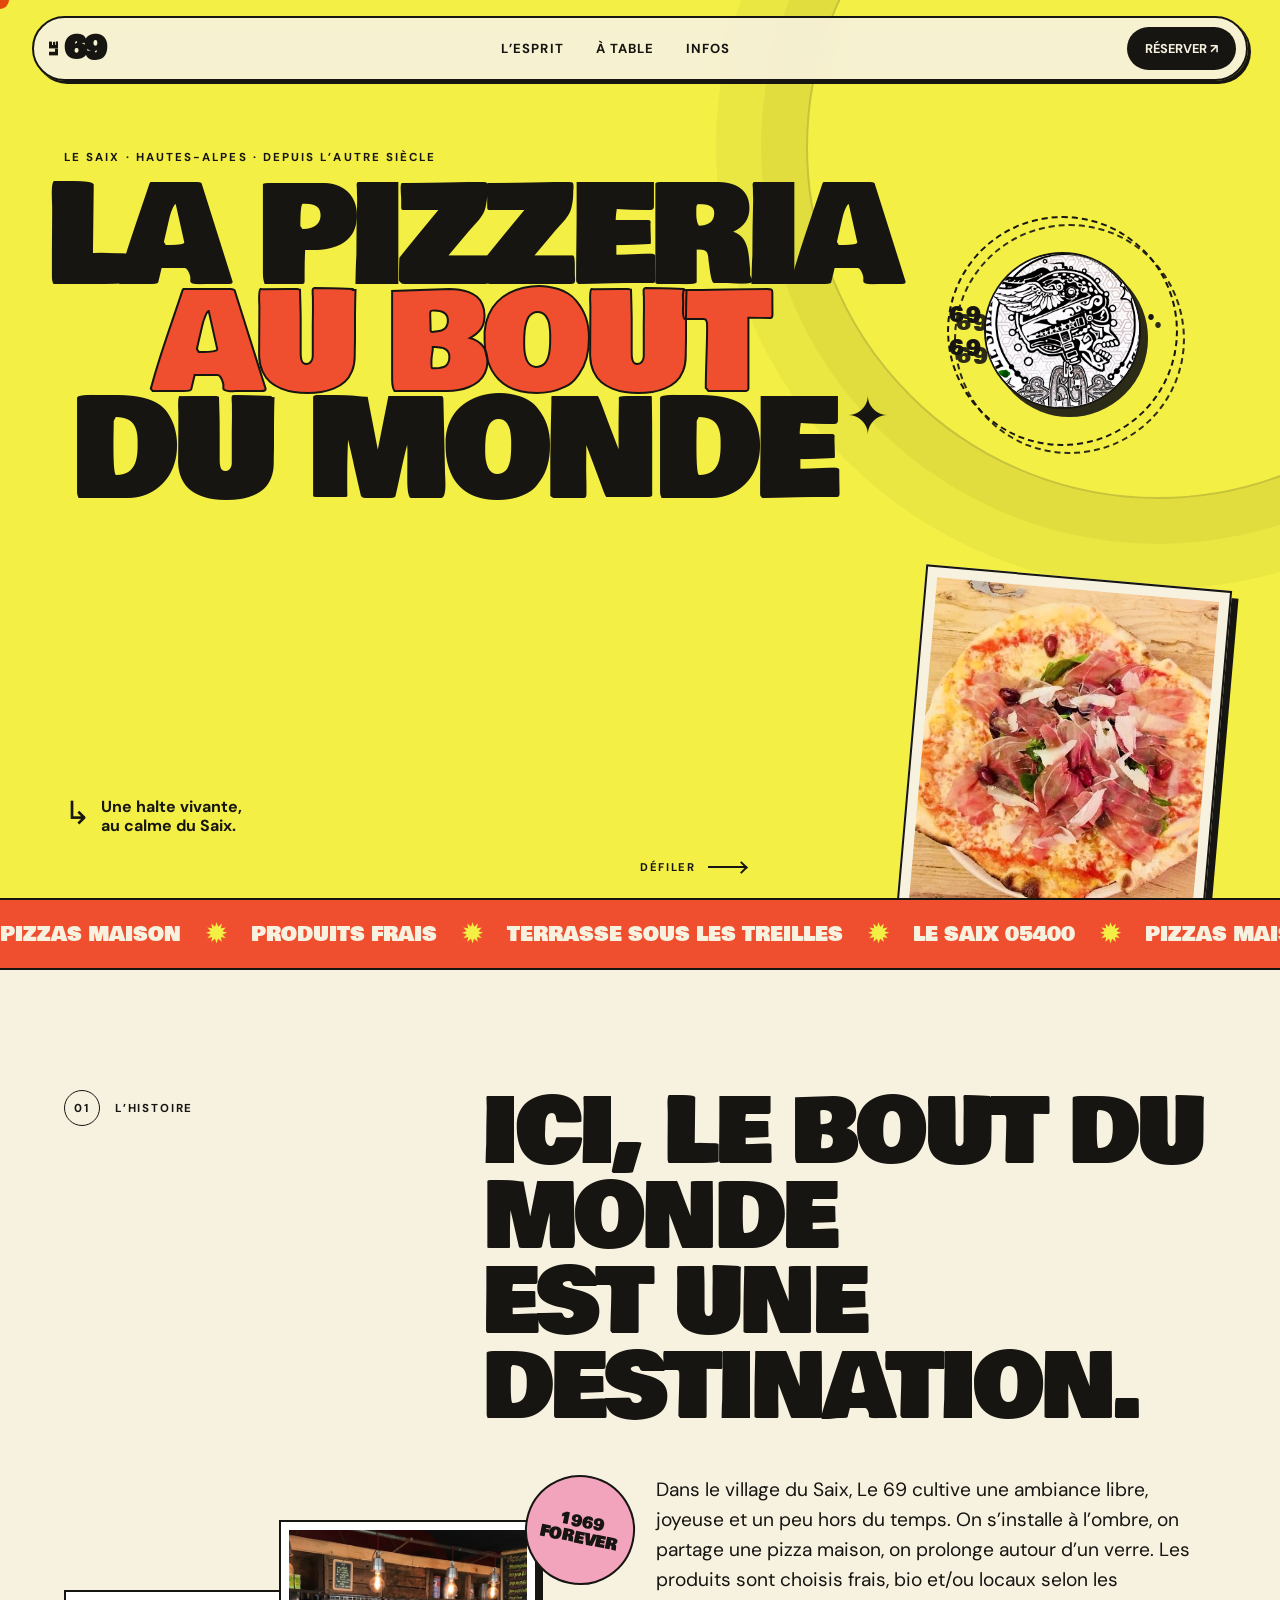
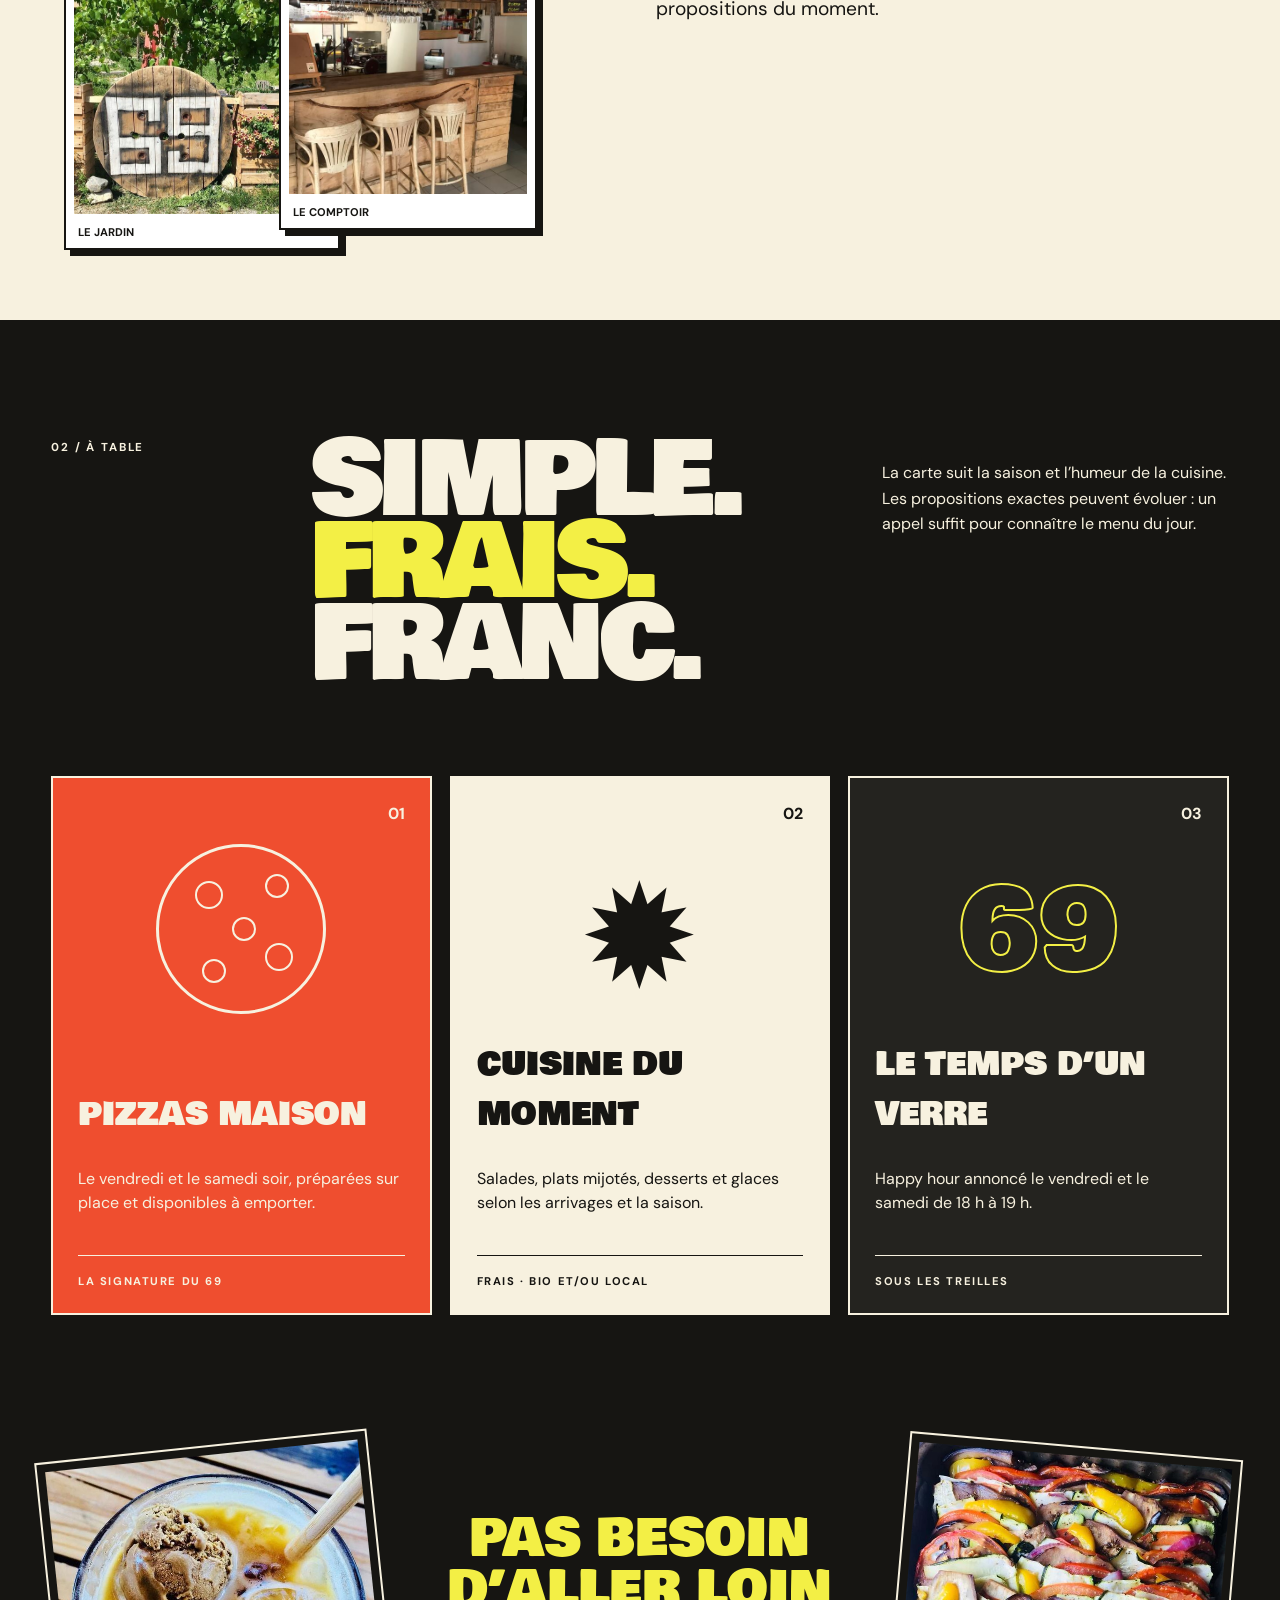
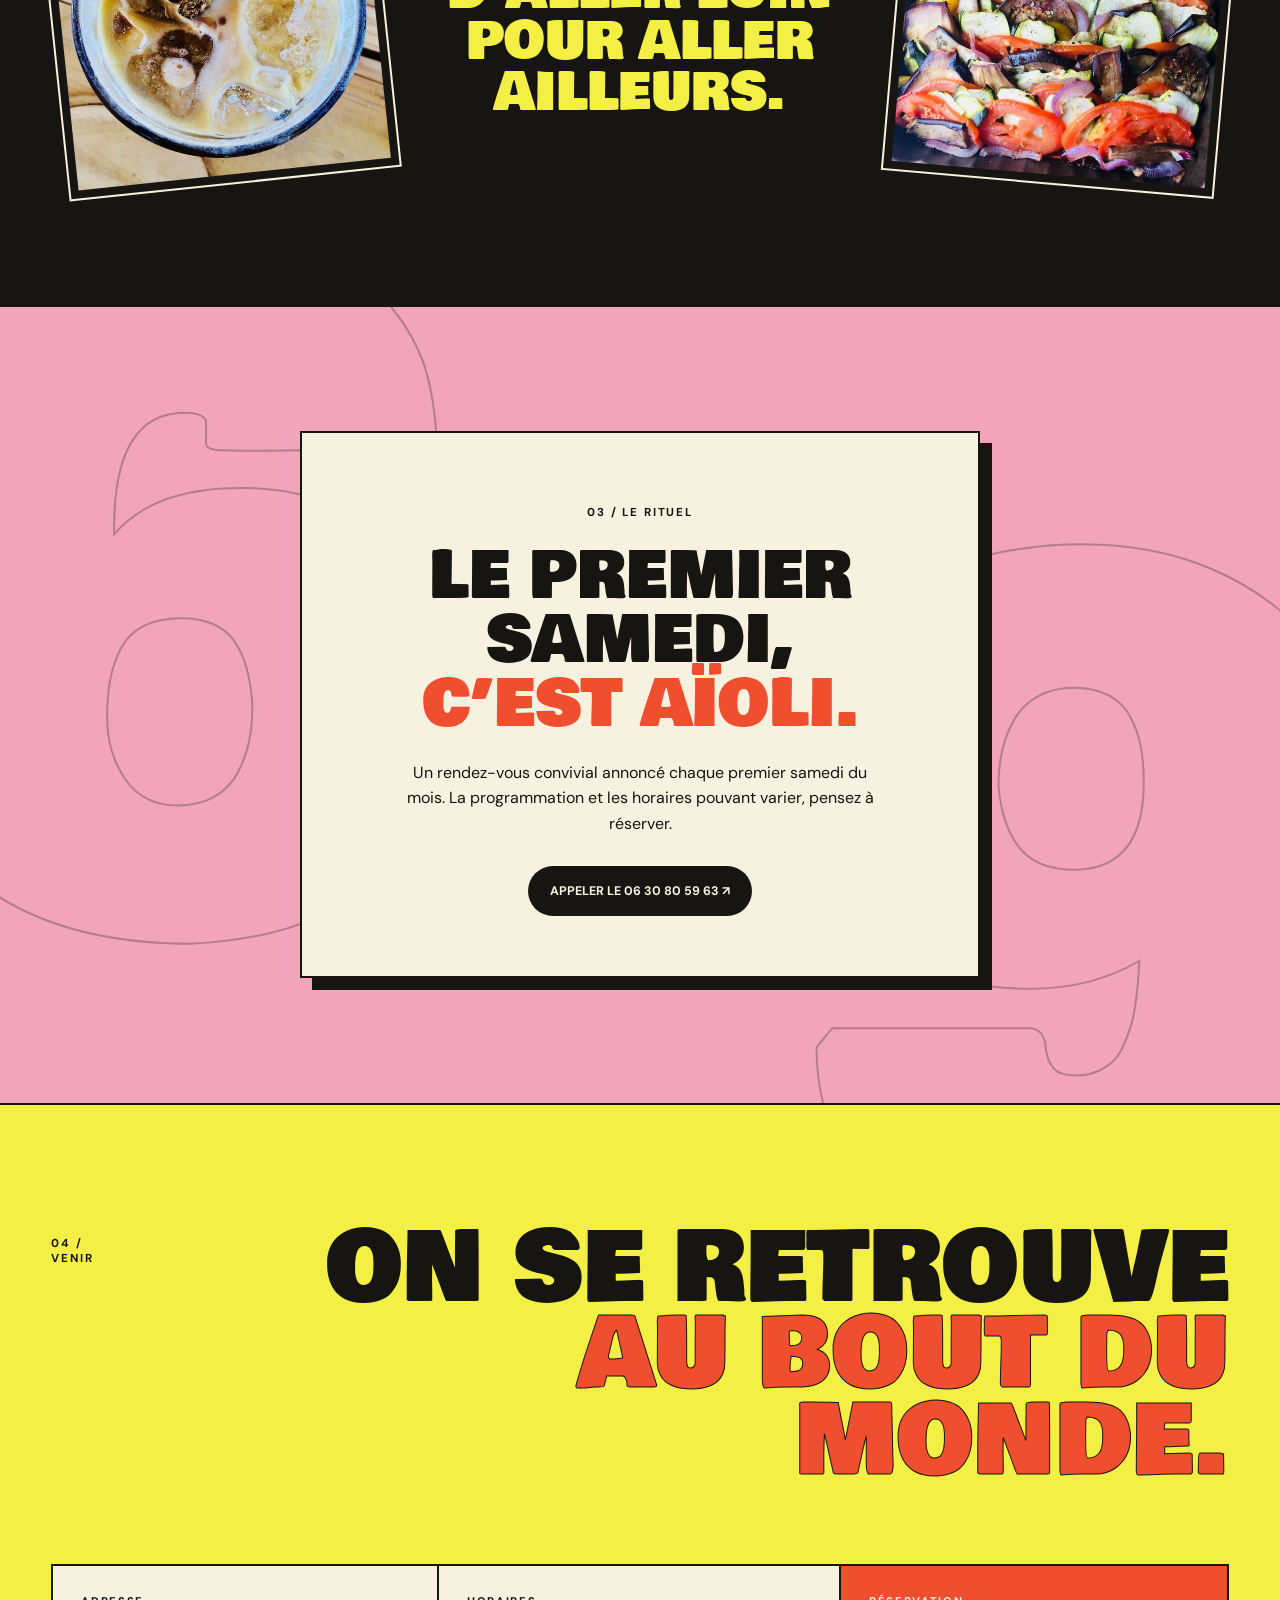
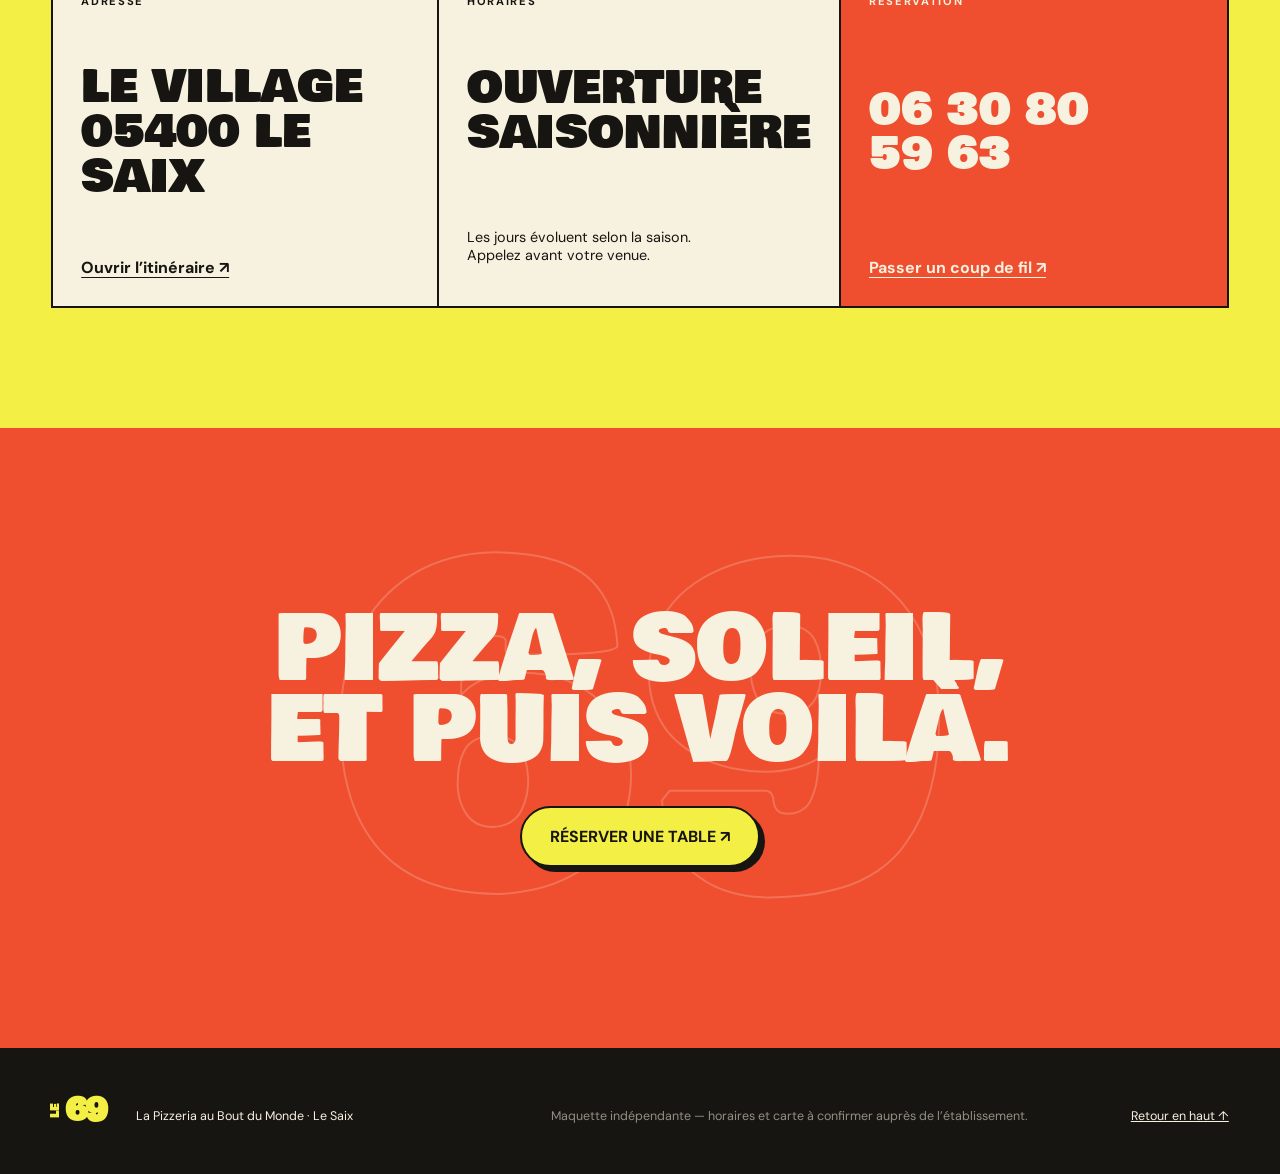
==== index.html @ 8933bcc9 "feat: create premium identity website" ====
<!doctype html>
<html lang="fr">
<head>
  <meta charset="utf-8">
  <meta name="viewport" content="width=device-width, initial-scale=1">
  <meta name="description" content="Le 69, pizzeria au bout du monde au Saix : pizzas maison, produits frais, terrasse et esprit guinguette dans les Hautes-Alpes.">
  <meta name="theme-color" content="#f3ef45">
  <title>Le 69 — La Pizzeria au Bout du Monde</title>
  <link rel="preconnect" href="https://fonts.googleapis.com">
  <link rel="preconnect" href="https://fonts.gstatic.com" crossorigin>
  <link href="https://fonts.googleapis.com/css2?family=Bowlby+One+SC&family=DM+Sans:opsz,wght@9..40,400;9..40,500;9..40,700&display=swap" rel="stylesheet">
  <link rel="icon" href="favicon.svg" type="image/svg+xml">
  <link rel="stylesheet" href="styles.css">
</head>
<body>
  <div class="loader" aria-hidden="true"><span>69</span><i></i></div>
  <div class="cursor" aria-hidden="true"></div>

  <header class="nav-wrap">
    <a class="brand" href="#top" aria-label="Le 69, retour en haut">
      <span>LE</span><strong>69</strong>
    </a>
    <nav aria-label="Navigation principale">
      <a href="#histoire">L’esprit</a>
      <a href="#carte">À table</a>
      <a href="#infos">Infos</a>
    </nav>
    <a class="nav-cta magnetic" href="tel:+33630805963">Réserver <span>↗</span></a>
  </header>

  <main id="top">
    <section class="hero">
      <div class="sun" aria-hidden="true"></div>
      <p class="eyebrow reveal">Le Saix · Hautes-Alpes · Depuis l’autre siècle</p>
      <h1 aria-label="La pizzeria au bout du monde">
        <span class="line line-one">LA PIZZERIA</span>
        <span class="line line-two">AU BOUT</span>
        <span class="line line-three">DU MONDE<span class="asterisk">✦</span></span>
      </h1>

      <div class="hero-orbit" data-parallax="-18">
        <div class="orbit-copy">PIZZA · BISTROT · LOCAL · PIZZA · BISTROT · LOCAL ·</div>
        <div class="logo-disc">
          <img src="assets/le69-03.jpg" alt="Emblème illustré du 69, Pizzeria au Bout du Monde">
        </div>
      </div>

      <figure class="hero-photo tilt" data-parallax="13">
        <img src="assets/le69-04.jpg" alt="Pizza maison du restaurant Le 69">
        <figcaption>Cuisson minute · pâte maison</figcaption>
      </figure>

      <div class="hero-note reveal">
        <span class="hand-arrow">↳</span>
        <p>Une halte vivante,<br>au calme du Saix.</p>
      </div>
      <a class="scroll-hint" href="#histoire"><span>Défiler</span><i></i></a>
    </section>

    <div class="ticker" aria-label="Produits frais, pizzas maison, terrasse">
      <div class="ticker-track">
        <span>PIZZAS MAISON</span><b>✹</b><span>PRODUITS FRAIS</span><b>✹</b><span>TERRASSE SOUS LES TREILLES</span><b>✹</b><span>LE SAIX 05400</span><b>✹</b>
        <span>PIZZAS MAISON</span><b>✹</b><span>PRODUITS FRAIS</span><b>✹</b><span>TERRASSE SOUS LES TREILLES</span><b>✹</b><span>LE SAIX 05400</span><b>✹</b>
      </div>
    </div>

    <section class="manifesto" id="histoire">
      <div class="manifesto-label reveal"><span>01</span> L’histoire</div>
      <div class="manifesto-copy">
        <p class="kicker reveal">Ici, le bout du monde<br>est une destination.</p>
        <p class="body-copy reveal">Dans le village du Saix, Le 69 cultive une ambiance libre, joyeuse et un peu hors du temps. On s’installe à l’ombre, on partage une pizza maison, on prolonge autour d’un verre. Les produits sont choisis frais, bio et/ou locaux selon les propositions du moment.</p>
      </div>
      <div class="photo-stack" aria-label="Le 69 en images">
        <figure class="photo-card card-a reveal"><img src="assets/le69-01.jpg" alt="Décoration extérieure en bois au Saix"><figcaption>Le jardin</figcaption></figure>
        <figure class="photo-card card-b reveal"><img src="assets/le69-02.jpg" alt="Comptoir chaleureux du restaurant"><figcaption>Le comptoir</figcaption></figure>
        <span class="sticker sticker-one">1969<br>FOREVER</span>
      </div>
    </section>

    <section class="menu-section" id="carte">
      <div class="menu-heading">
        <span class="section-number reveal">02 / À TABLE</span>
        <h2 class="reveal">Simple.<br><em>Frais.</em><br>Franc.</h2>
        <p class="reveal">La carte suit la saison et l’humeur de la cuisine. Les propositions exactes peuvent évoluer : un appel suffit pour connaître le menu du jour.</p>
      </div>
      <div class="menu-grid">
        <article class="menu-card tomato reveal">
          <span class="menu-index">01</span>
          <div class="menu-icon pizza-icon" aria-hidden="true"><i></i><i></i><i></i></div>
          <h3>Pizzas maison</h3>
          <p>Le vendredi et le samedi soir, préparées sur place et disponibles à emporter.</p>
          <span class="mini-label">La signature du 69</span>
        </article>
        <article class="menu-card cream reveal">
          <span class="menu-index">02</span>
          <div class="menu-icon sun-icon" aria-hidden="true">✹</div>
          <h3>Cuisine du moment</h3>
          <p>Salades, plats mijotés, desserts et glaces selon les arrivages et la saison.</p>
          <span class="mini-label">Frais · bio et/ou local</span>
        </article>
        <article class="menu-card ink reveal">
          <span class="menu-index">03</span>
          <div class="menu-icon glass-icon" aria-hidden="true">69</div>
          <h3>Le temps d’un verre</h3>
          <p>Happy hour annoncé le vendredi et le samedi de 18 h à 19 h.</p>
          <span class="mini-label">Sous les treilles</span>
        </article>
      </div>
      <div class="food-ribbon">
        <figure data-speed="slow"><img src="assets/le69-05.jpg" alt="Dessert glacé servi au 69"></figure>
        <p class="reveal">Pas besoin d’aller loin<br>pour aller ailleurs.</p>
        <figure data-speed="fast"><img src="assets/le69-06.jpg" alt="Légumes frais cuisinés au restaurant"></figure>
      </div>
    </section>

    <section class="ritual">
      <span class="giant-six" aria-hidden="true">6</span>
      <div class="ritual-card reveal">
        <p class="section-number">03 / LE RITUEL</p>
        <h2>Le premier samedi,<br><span>c’est aïoli.</span></h2>
        <p>Un rendez-vous convivial annoncé chaque premier samedi du mois. La programmation et les horaires pouvant varier, pensez à réserver.</p>
        <a class="button magnetic" href="tel:+33630805963">Appeler le 06 30 80 59 63 <span>↗</span></a>
      </div>
      <span class="giant-nine" aria-hidden="true">9</span>
    </section>

    <section class="info-section" id="infos">
      <div class="info-title reveal">
        <p class="section-number">04 / VENIR</p>
        <h2>On se retrouve<br><em>au bout du monde.</em></h2>
      </div>
      <div class="info-panels">
        <article class="info-panel reveal">
          <span>Adresse</span>
          <h3>Le village<br>05400 Le Saix</h3>
          <a href="https://www.google.com/maps/search/?api=1&query=Le+69+La+Pizzeria+au+Bout+du+Monde+Le+Saix" target="_blank" rel="noopener">Ouvrir l’itinéraire ↗</a>
        </article>
        <article class="info-panel reveal">
          <span>Horaires</span>
          <h3>Ouverture<br>saisonnière</h3>
          <p>Les jours évoluent selon la saison. Appelez avant votre venue.</p>
        </article>
        <article class="info-panel red reveal">
          <span>Réservation</span>
          <h3>06 30 80<br>59 63</h3>
          <a href="tel:+33630805963">Passer un coup de fil ↗</a>
        </article>
      </div>
    </section>

    <section class="final-cta">
      <div class="final-spin" aria-hidden="true">69</div>
      <p>Pizza, soleil,<br>et puis voilà.</p>
      <a class="magnetic" href="tel:+33630805963">RÉSERVER UNE TABLE <span>↗</span></a>
    </section>
  </main>

  <footer>
    <a class="brand footer-brand" href="#top"><span>LE</span><strong>69</strong></a>
    <p>La Pizzeria au Bout du Monde · Le Saix</p>
    <p class="disclaimer">Maquette indépendante — horaires et carte à confirmer auprès de l’établissement.</p>
    <a href="#top">Retour en haut ↑</a>
  </footer>
  <script src="app.js"></script>
</body>
</html>
---- styles.css ----
:root{--acid:#f3ef45;--tomato:#ef4e2f;--ink:#161512;--cream:#f7f1df;--pink:#f2a4bd;--line:2px solid var(--ink);--display:"Bowlby One SC",Impact,sans-serif;--body:"DM Sans",Arial,sans-serif}
*{box-sizing:border-box}html{scroll-behavior:smooth}body{margin:0;background:var(--cream);color:var(--ink);font-family:var(--body);overflow-x:hidden}body.loading{overflow:hidden}a{color:inherit;text-decoration:none}img{display:block;width:100%;height:100%;object-fit:cover}::selection{background:var(--tomato);color:#fff}
.loader{position:fixed;inset:0;z-index:9999;background:var(--acid);display:grid;place-items:center;transition:transform .8s cubic-bezier(.77,0,.18,1);transform-origin:top}.loader span{font:clamp(6rem,20vw,16rem)/1 var(--display);animation:loaderPulse .6s infinite alternate}.loader i{position:absolute;bottom:10%;width:180px;height:4px;background:var(--ink);transform-origin:left;animation:loadBar 1.2s ease both}.loader.done{transform:translateY(-105%)}@keyframes loaderPulse{to{transform:rotate(-5deg) scale(1.04)}}@keyframes loadBar{from{transform:scaleX(0)}to{transform:scaleX(1)}}
.cursor{position:fixed;z-index:9998;left:0;top:0;width:18px;height:18px;border-radius:50%;background:var(--tomato);pointer-events:none;mix-blend-mode:multiply;transform:translate(-50%,-50%);transition:width .2s,height .2s;display:none}@media(pointer:fine){.cursor{display:block}body{cursor:none}a{cursor:none}.cursor.active{width:54px;height:54px}}
.nav-wrap{position:fixed;z-index:100;top:16px;left:2.5vw;right:2.5vw;display:flex;align-items:center;justify-content:space-between;padding:9px 10px 9px 16px;border:var(--line);border-radius:999px;background:rgba(247,241,223,.9);backdrop-filter:blur(12px);box-shadow:3px 3px 0 var(--ink)}.brand{display:flex;align-items:center;gap:4px;font-family:var(--display);line-height:.8}.brand span{font-size:.75rem;writing-mode:vertical-rl;transform:rotate(180deg)}.brand strong{font-size:2rem;letter-spacing:-.08em}.nav-wrap nav{display:flex;gap:2rem;font-size:.82rem;font-weight:700;text-transform:uppercase;letter-spacing:.08em}.nav-wrap nav a{position:relative}.nav-wrap nav a:after{content:"";position:absolute;left:0;right:0;bottom:-5px;height:2px;background:var(--tomato);transform:scaleX(0);transition:.25s}.nav-wrap nav a:hover:after{transform:scaleX(1)}.nav-cta{background:var(--ink);color:var(--cream);border-radius:999px;padding:13px 18px;font-weight:700;font-size:.8rem;text-transform:uppercase}.nav-cta span,.button span,.final-cta a span{display:inline-block;transition:transform .25s}.nav-cta:hover span,.button:hover span,.final-cta a:hover span{transform:translate(4px,-4px)}
.hero{position:relative;min-height:100svh;padding:150px 4vw 70px;background:var(--acid);border-bottom:var(--line);overflow:hidden}.sun{position:absolute;width:55vw;height:55vw;border-radius:50%;border:2px solid rgba(22,21,18,.2);right:-18vw;top:-16vw;box-shadow:0 0 0 45px rgba(22,21,18,.04),0 0 0 90px rgba(22,21,18,.04)}.eyebrow{position:relative;margin:0 0 18px 1vw;font-weight:700;text-transform:uppercase;letter-spacing:.18em;font-size:.72rem}.hero h1{position:relative;z-index:2;margin:0;font:clamp(3.8rem,10.6vw,10.8rem)/.79 var(--display);letter-spacing:-.055em;text-transform:uppercase}.hero h1 .line{display:block}.line-one{transform:translateX(-.5vw)}.line-two{color:var(--tomato);-webkit-text-stroke:2px var(--ink);transform:translateX(8vw)}.line-three{transform:translateX(1.5vw)}.asterisk{font-family:var(--body);font-size:.38em;vertical-align:top;margin-left:1vw;display:inline-block;animation:spin 10s linear infinite}@keyframes spin{to{transform:rotate(360deg)}}
.hero-orbit{position:absolute;z-index:3;width:clamp(170px,18vw,280px);aspect-ratio:1;right:8vw;top:24%;border-radius:50%;display:grid;place-items:center;filter:drop-shadow(7px 8px 0 rgba(22,21,18,.9))}.logo-disc{position:absolute;inset:16%;border:var(--line);border-radius:50%;overflow:hidden;background:white}.logo-disc img{filter:contrast(1.1);transform:scale(1.35)}.orbit-copy{position:absolute;inset:0;font-size:11px;font-weight:700;letter-spacing:.12em;border:2px dashed var(--ink);border-radius:50%;animation:spin 16s linear infinite;color:transparent}.orbit-copy:after{content:"69 · 69 · 69 · 69";color:var(--ink);position:absolute;inset:0;display:grid;place-items:center;font:1.3rem var(--display);word-spacing:2.1rem}
.hero-photo{position:absolute;z-index:4;right:5vw;bottom:-7vh;width:clamp(190px,24vw,370px);aspect-ratio:4/5;margin:0;background:var(--cream);padding:10px 10px 42px;border:var(--line);transform:rotate(5deg);box-shadow:7px 7px 0 var(--ink)}.hero-photo img{filter:saturate(.9) contrast(1.06)}.hero-photo figcaption{position:absolute;bottom:12px;left:14px;font-size:.72rem;text-transform:uppercase;font-weight:700;letter-spacing:.08em}.hero-note{position:absolute;left:5vw;bottom:7vh;display:flex;align-items:flex-start;gap:10px;transform:rotate(-5deg);font:700 1rem/1.2 var(--body)}.hero-note p{margin:0}.hand-arrow{font:2rem/1 serif}.scroll-hint{position:absolute;left:50%;bottom:24px;display:flex;align-items:center;gap:12px;font-size:.7rem;font-weight:700;text-transform:uppercase;letter-spacing:.15em}.scroll-hint i{width:38px;height:2px;background:var(--ink);position:relative}.scroll-hint i:after{content:"";position:absolute;right:0;top:-3px;width:7px;height:7px;border-right:2px solid;border-bottom:2px solid;transform:rotate(-45deg)}
.ticker{overflow:hidden;background:var(--tomato);color:var(--cream);border-bottom:var(--line);padding:15px 0}.ticker-track{display:flex;width:max-content;align-items:center;gap:25px;animation:ticker 25s linear infinite;font:1.25rem var(--display)}.ticker-track b{font-size:1.5rem;color:var(--acid)}@keyframes ticker{to{transform:translateX(-50%)}}
.manifesto{position:relative;min-height:950px;padding:120px 5vw;display:grid;grid-template-columns:1fr 2fr;gap:4vw;background:var(--cream);overflow:hidden}.manifesto-label,.section-number{font-size:.72rem;font-weight:700;text-transform:uppercase;letter-spacing:.16em}.manifesto-label span{display:inline-grid;place-items:center;width:36px;height:36px;border:1px solid;border-radius:50%;margin-right:10px}.manifesto-copy{position:relative;z-index:2}.kicker{max-width:900px;margin:0;font:clamp(3.2rem,7vw,7.8rem)/.95 var(--display);letter-spacing:-.045em;text-transform:uppercase}.body-copy{max-width:560px;margin:45px 0 0 auto;font-size:clamp(1.05rem,1.5vw,1.35rem);line-height:1.55}.photo-stack{position:absolute;left:5vw;bottom:70px;width:48vw;height:360px}.photo-card{position:absolute;margin:0;padding:8px 8px 34px;background:white;border:var(--line);box-shadow:6px 6px 0 var(--ink)}.photo-card figcaption{position:absolute;left:12px;bottom:9px;font-size:.7rem;text-transform:uppercase;font-weight:700}.card-a{left:0;bottom:0;width:45%;height:260px;transform:rotate(-6deg)}.card-b{left:35%;bottom:20px;width:42%;height:310px;transform:rotate(4deg)}.sticker{position:absolute;z-index:3;display:grid;place-items:center;text-align:center;border:var(--line);background:var(--pink);border-radius:50%;font:1rem/1 var(--display);width:110px;aspect-ratio:1;right:7%;top:-15px;transform:rotate(12deg);animation:float 3s ease-in-out infinite alternate}@keyframes float{to{transform:rotate(5deg) translateY(-12px)}}
.menu-section{padding:120px 4vw;background:var(--ink);color:var(--cream);overflow:hidden}.menu-heading{display:grid;grid-template-columns:.6fr 1.5fr 1fr;gap:4vw;align-items:start}.menu-heading h2{margin:0;font:clamp(4rem,8vw,9rem)/.8 var(--display);text-transform:uppercase;letter-spacing:-.05em}.menu-heading h2 em{color:var(--acid);font-style:normal}.menu-heading>p{margin-top:20px;line-height:1.6;max-width:380px}.menu-grid{margin-top:90px;display:grid;grid-template-columns:repeat(3,1fr);gap:18px}.menu-card{position:relative;min-height:480px;padding:25px;border:2px solid var(--cream);display:flex;flex-direction:column;transition:transform .35s cubic-bezier(.2,.8,.2,1),box-shadow .35s}.menu-card:hover{transform:translateY(-12px) rotate(-1deg);box-shadow:8px 8px 0 var(--acid)}.menu-card.tomato{background:var(--tomato)}.menu-card.cream{background:var(--cream);color:var(--ink)}.menu-card.ink{background:#24231f}.menu-index{align-self:flex-end;font-weight:700}.menu-icon{height:175px;display:grid;place-items:center;margin:20px 0}.pizza-icon{position:relative;width:170px;height:170px;border:3px solid;border-radius:50%;margin-inline:auto;animation:spin 20s linear infinite}.pizza-icon:before,.pizza-icon:after,.pizza-icon i{content:"";position:absolute;width:24px;height:24px;border:2px solid;border-radius:50%}.pizza-icon:before{left:36px;top:34px}.pizza-icon:after{right:30px;bottom:40px}.pizza-icon i:nth-child(1){right:34px;top:27px}.pizza-icon i:nth-child(2){left:43px;bottom:28px}.pizza-icon i:nth-child(3){left:73px;top:70px}.sun-icon{font-size:9rem;animation:spin 14s linear infinite}.glass-icon{font:7rem var(--display);-webkit-text-stroke:2px var(--acid);color:transparent}.menu-card h3{margin:auto 0 12px;font:2rem var(--display);text-transform:uppercase}.menu-card p{line-height:1.5;min-height:72px}.mini-label{padding-top:18px;border-top:1px solid currentColor;font-size:.7rem;font-weight:700;text-transform:uppercase;letter-spacing:.14em}.food-ribbon{display:grid;grid-template-columns:1fr 1.3fr 1fr;align-items:center;gap:3vw;margin-top:130px}.food-ribbon figure{height:340px;margin:0;border:2px solid var(--cream);padding:8px}.food-ribbon figure:first-child{transform:rotate(-6deg)}.food-ribbon figure:last-child{transform:rotate(5deg)}.food-ribbon p{text-align:center;font:clamp(2.2rem,4vw,5rem)/1 var(--display);text-transform:uppercase;color:var(--acid)}
.ritual{height:800px;position:relative;background:var(--pink);display:grid;place-items:center;overflow:hidden;border-block:var(--line)}.giant-six,.giant-nine{position:absolute;font:70vw/.7 var(--display);color:transparent;-webkit-text-stroke:2px rgba(22,21,18,.28)}.giant-six{left:-12vw;top:0}.giant-nine{right:-10vw;bottom:-10vw}.ritual-card{position:relative;z-index:2;width:min(680px,88vw);padding:60px;text-align:center;background:var(--cream);border:var(--line);box-shadow:12px 12px 0 var(--ink);transform:rotate(-2deg)}.ritual-card h2{font:clamp(2.4rem,5vw,4.7rem)/1 var(--display);text-transform:uppercase;margin:24px 0}.ritual-card h2 span{color:var(--tomato)}.ritual-card>p:not(.section-number){max-width:470px;margin:0 auto 30px;line-height:1.6}.button{display:inline-block;background:var(--ink);color:var(--cream);padding:17px 22px;border-radius:999px;font-weight:700;text-transform:uppercase;font-size:.78rem}
.info-section{padding:120px 4vw;background:var(--acid)}.info-title{display:flex;justify-content:space-between;gap:4vw;align-items:start}.info-title h2{margin:0;font:clamp(3.5rem,7.5vw,8rem)/.9 var(--display);text-transform:uppercase;text-align:right}.info-title em{font-style:normal;color:var(--tomato);-webkit-text-stroke:1px var(--ink)}.info-panels{display:grid;grid-template-columns:repeat(3,1fr);margin-top:80px;border:var(--line)}.info-panel{min-height:340px;padding:28px;display:flex;flex-direction:column;border-right:var(--line);background:var(--cream)}.info-panel:last-child{border:0}.info-panel>span{font-size:.7rem;text-transform:uppercase;letter-spacing:.15em;font-weight:700}.info-panel h3{font:clamp(2rem,3.5vw,3.8rem)/1 var(--display);text-transform:uppercase;margin:auto 0}.info-panel a{font-weight:700;text-decoration:underline;text-underline-offset:4px}.info-panel p{max-width:250px;font-size:.9rem}.info-panel.red{background:var(--tomato);color:var(--cream)}
.final-cta{min-height:620px;background:var(--tomato);color:var(--cream);display:flex;flex-direction:column;align-items:center;justify-content:center;text-align:center;position:relative;overflow:hidden}.final-spin{position:absolute;font:34vw/1 var(--display);color:transparent;-webkit-text-stroke:2px rgba(247,241,223,.22);animation:spin 30s linear infinite}.final-cta p{position:relative;margin:0 0 35px;font:clamp(3rem,7vw,7rem)/.9 var(--display);text-transform:uppercase}.final-cta a{position:relative;background:var(--acid);color:var(--ink);border:var(--line);border-radius:999px;padding:18px 28px;font-weight:700;box-shadow:5px 5px 0 var(--ink)}
footer{background:var(--ink);color:var(--cream);padding:50px 4vw;display:grid;grid-template-columns:auto 1fr 2fr auto;gap:30px;align-items:end;font-size:.78rem}.footer-brand{color:var(--acid)}footer p{margin:0}.disclaimer{opacity:.55;text-align:center}footer>a:last-child{text-decoration:underline}
.reveal{opacity:0;transform:translateY(50px);transition:opacity .9s ease,transform .9s cubic-bezier(.2,.7,.2,1)}.reveal.visible{opacity:1;transform:none}
@media(max-width:900px){.nav-wrap nav{display:none}.hero{padding-top:130px;min-height:950px}.hero h1{font-size:15vw;line-height:.86}.line-two{transform:translateX(2vw)}.hero-orbit{right:7vw;top:47%;width:190px}.hero-photo{width:220px;bottom:4vh}.hero-note{bottom:22vh}.manifesto{grid-template-columns:1fr;min-height:1150px;padding-top:90px}.manifesto-copy{margin-top:25px}.body-copy{margin-left:0}.photo-stack{width:90vw}.menu-heading{grid-template-columns:1fr}.menu-heading h2{font-size:17vw}.menu-grid{grid-template-columns:1fr}.menu-card{min-height:420px}.food-ribbon{grid-template-columns:1fr}.food-ribbon figure{height:420px}.ritual{height:700px}.ritual-card{padding:42px 24px}.info-title{display:block}.info-title h2{text-align:left;margin-top:25px}.info-panels{grid-template-columns:1fr}.info-panel{border-right:0;border-bottom:var(--line);min-height:280px}.final-cta{min-height:500px}footer{grid-template-columns:1fr 1fr}.disclaimer{text-align:left}}
@media(max-width:560px){.nav-wrap{top:9px;left:3vw;right:3vw}.nav-cta{padding:11px 14px}.hero{padding-inline:5vw;min-height:820px}.hero h1{font-size:16vw}.hero-orbit{top:43%;right:5vw;width:150px}.hero-photo{width:170px;height:220px;right:7vw;bottom:5vh}.hero-note{left:6vw;bottom:18vh;font-size:.82rem}.scroll-hint{left:6vw}.manifesto{padding-inline:6vw;min-height:1050px}.kicker{font-size:12.5vw}.photo-stack{left:4vw;height:320px}.card-a{width:56%;height:220px}.card-b{left:42%;width:50%;height:260px}.sticker{width:85px}.menu-section,.info-section{padding-inline:5vw}.food-ribbon figure{height:300px}.ritual-card h2{font-size:9vw}.info-title h2{font-size:12vw}.info-panel h3{font-size:10vw}.final-cta p{font-size:12vw}footer{grid-template-columns:1fr}.disclaimer{order:4}}
@media(prefers-reduced-motion:reduce){html{scroll-behavior:auto}*,*:before,*:after{animation-duration:.01ms!important;animation-iteration-count:1!important;transition-duration:.01ms!important}.reveal{opacity:1;transform:none}}
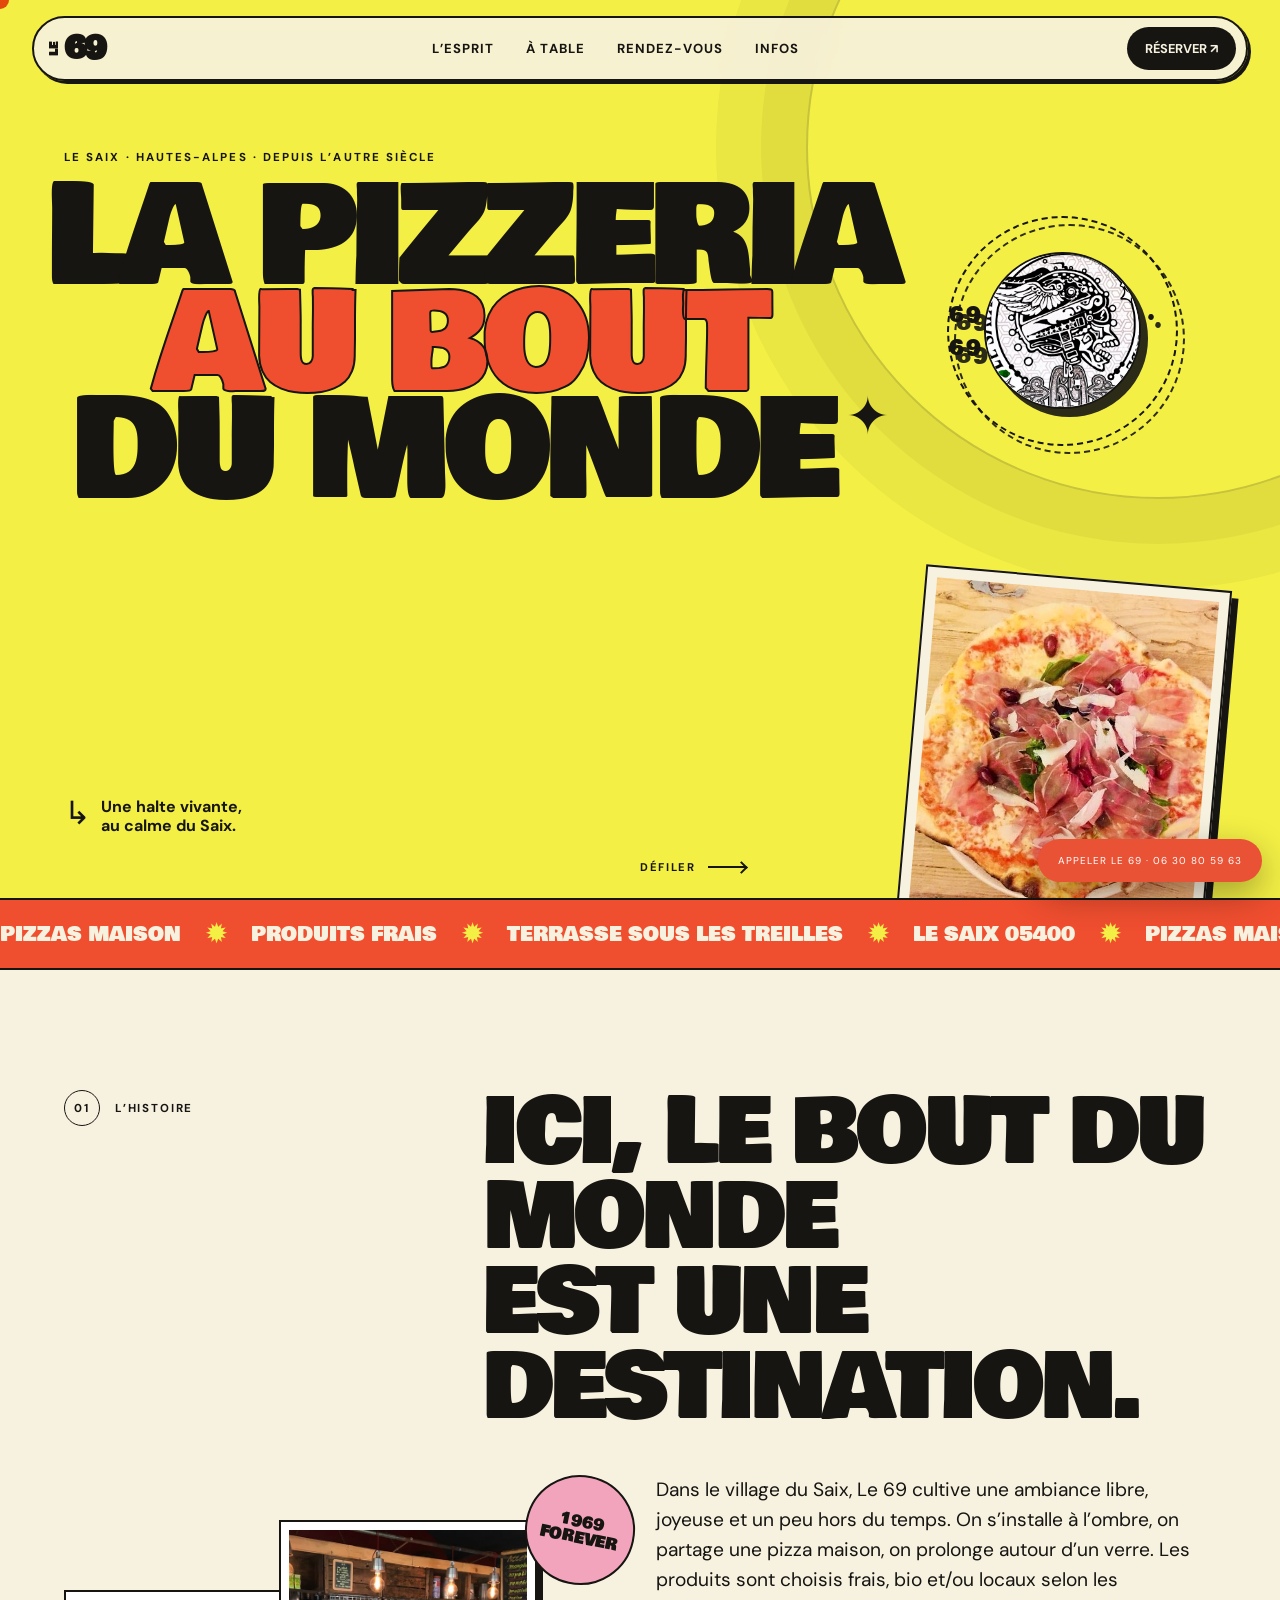
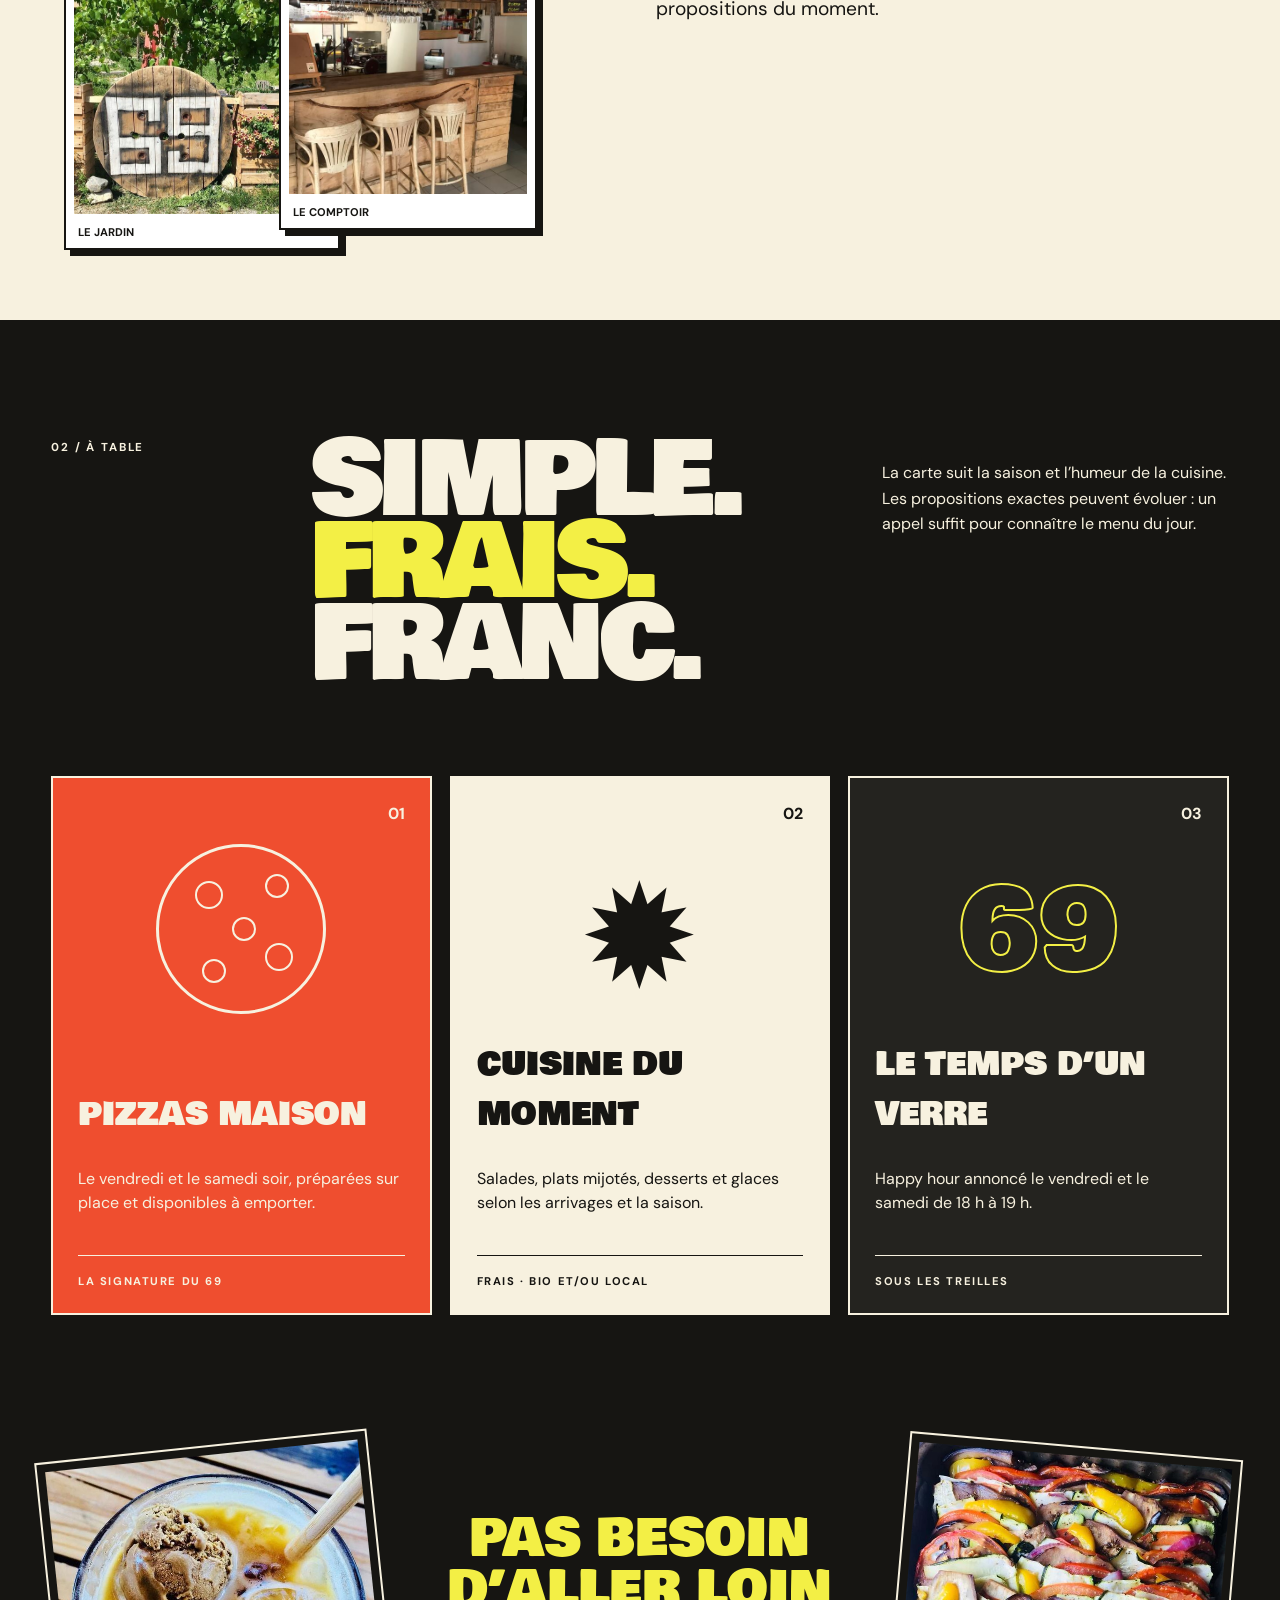
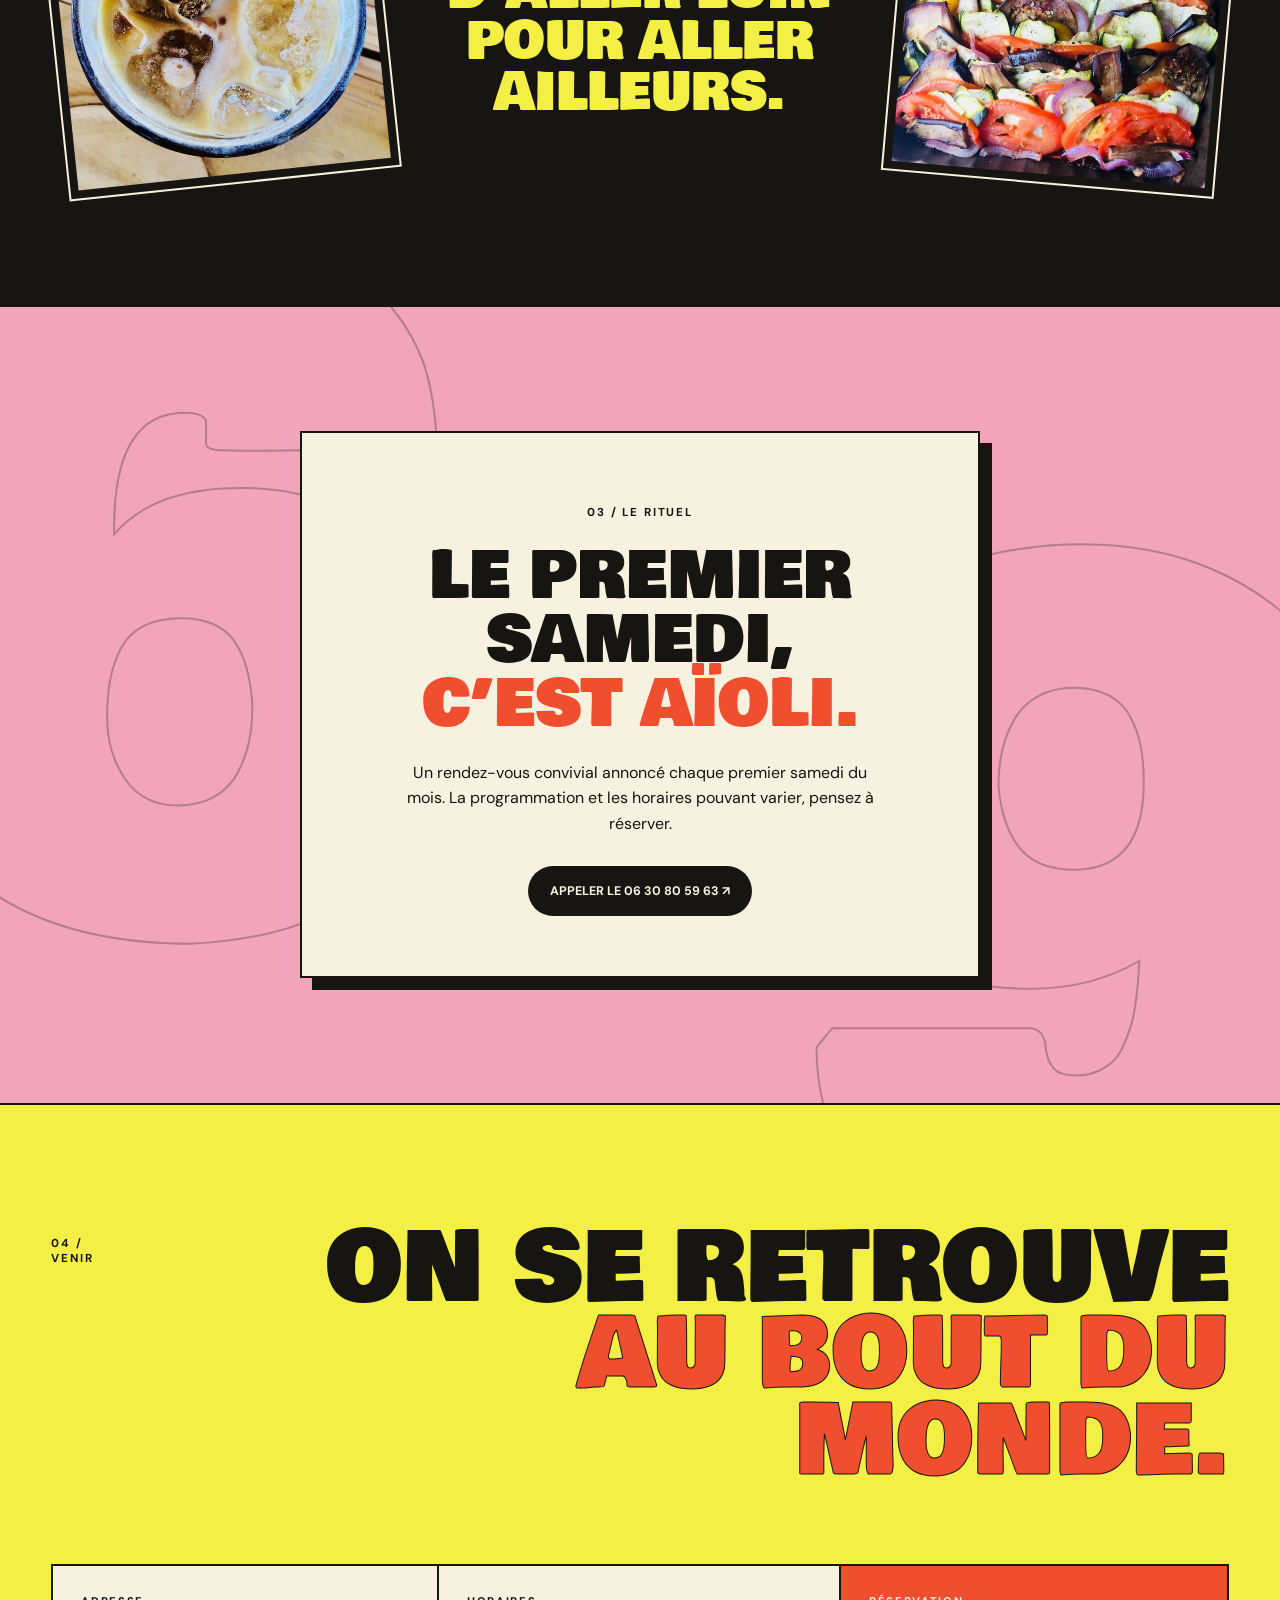
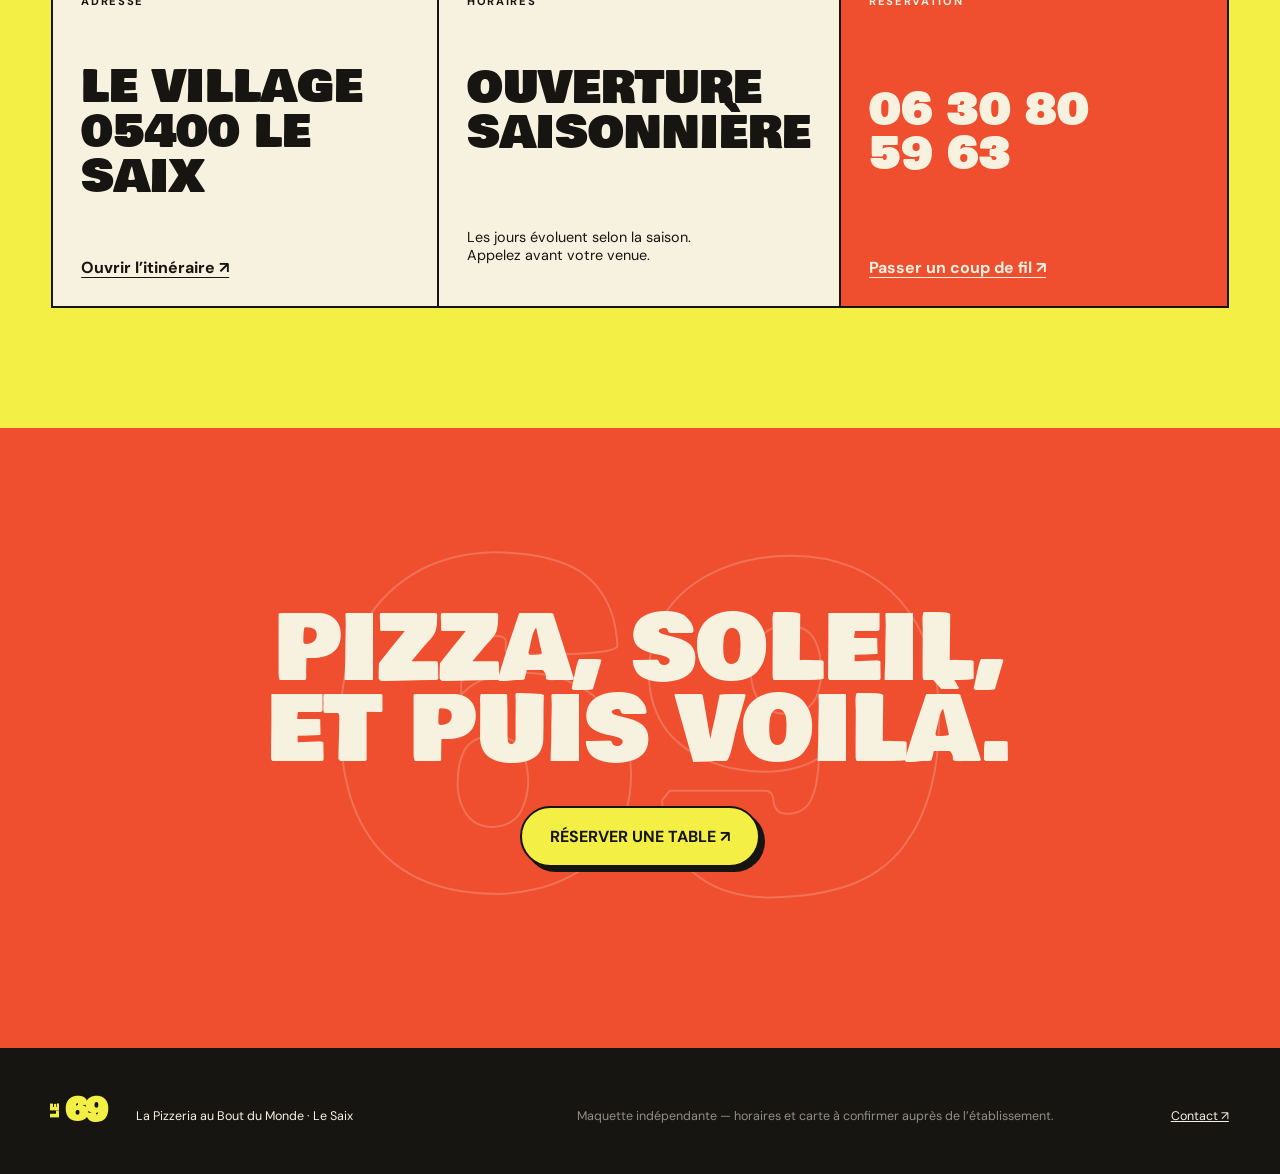
==== commit 196f1348: "feat: expand Le 69 into complete restaurant site" ====
--- a/index.html
+++ b/index.html
@@ -11,6 +11,7 @@
   <link href="https://fonts.googleapis.com/css2?family=Bowlby+One+SC&family=DM+Sans:opsz,wght@9..40,400;9..40,500;9..40,700&display=swap" rel="stylesheet">
   <link rel="icon" href="favicon.svg" type="image/svg+xml">
   <link rel="stylesheet" href="styles.css">
+  <link rel="stylesheet" href="complete.css">
 </head>
 <body>
   <div class="loader" aria-hidden="true"><span>69</span><i></i></div>
@@ -21,9 +22,10 @@
       <span>LE</span><strong>69</strong>
     </a>
     <nav aria-label="Navigation principale">
-      <a href="#histoire">L’esprit</a>
-      <a href="#carte">À table</a>
-      <a href="#infos">Infos</a>
+      <a href="le-lieu.html">L’esprit</a>
+      <a href="la-carte.html">À table</a>
+      <a href="evenements.html">Rendez-vous</a>
+      <a href="infos-pratiques.html">Infos</a>
     </nav>
     <a class="nav-cta magnetic" href="tel:+33630805963">Réserver <span>↗</span></a>
   </header>
@@ -159,8 +161,9 @@
     <a class="brand footer-brand" href="#top"><span>LE</span><strong>69</strong></a>
     <p>La Pizzeria au Bout du Monde · Le Saix</p>
     <p class="disclaimer">Maquette indépendante — horaires et carte à confirmer auprès de l’établissement.</p>
-    <a href="#top">Retour en haut ↑</a>
+    <a href="contact.html">Contact ↗</a>
   </footer>
+  <a class="mobile-call" href="tel:+33630805963">Appeler Le 69 · 06 30 80 59 63</a>
   <script src="app.js"></script>
 </body>
 </html>
--- a/complete.css
+++ b/complete.css
@@ -0,0 +1 @@
+.mobile-call{position:fixed;right:18px;bottom:18px;z-index:90;background:var(--red,#e95235);color:#fff;border-radius:99px;padding:15px 20px;text-transform:uppercase;font:10px 'DM Sans',sans-serif;letter-spacing:.1em;box-shadow:0 12px 35px #0005}@media(max-width:900px){.mobile-call{left:15px;right:15px;text-align:center}footer{padding-bottom:90px}}
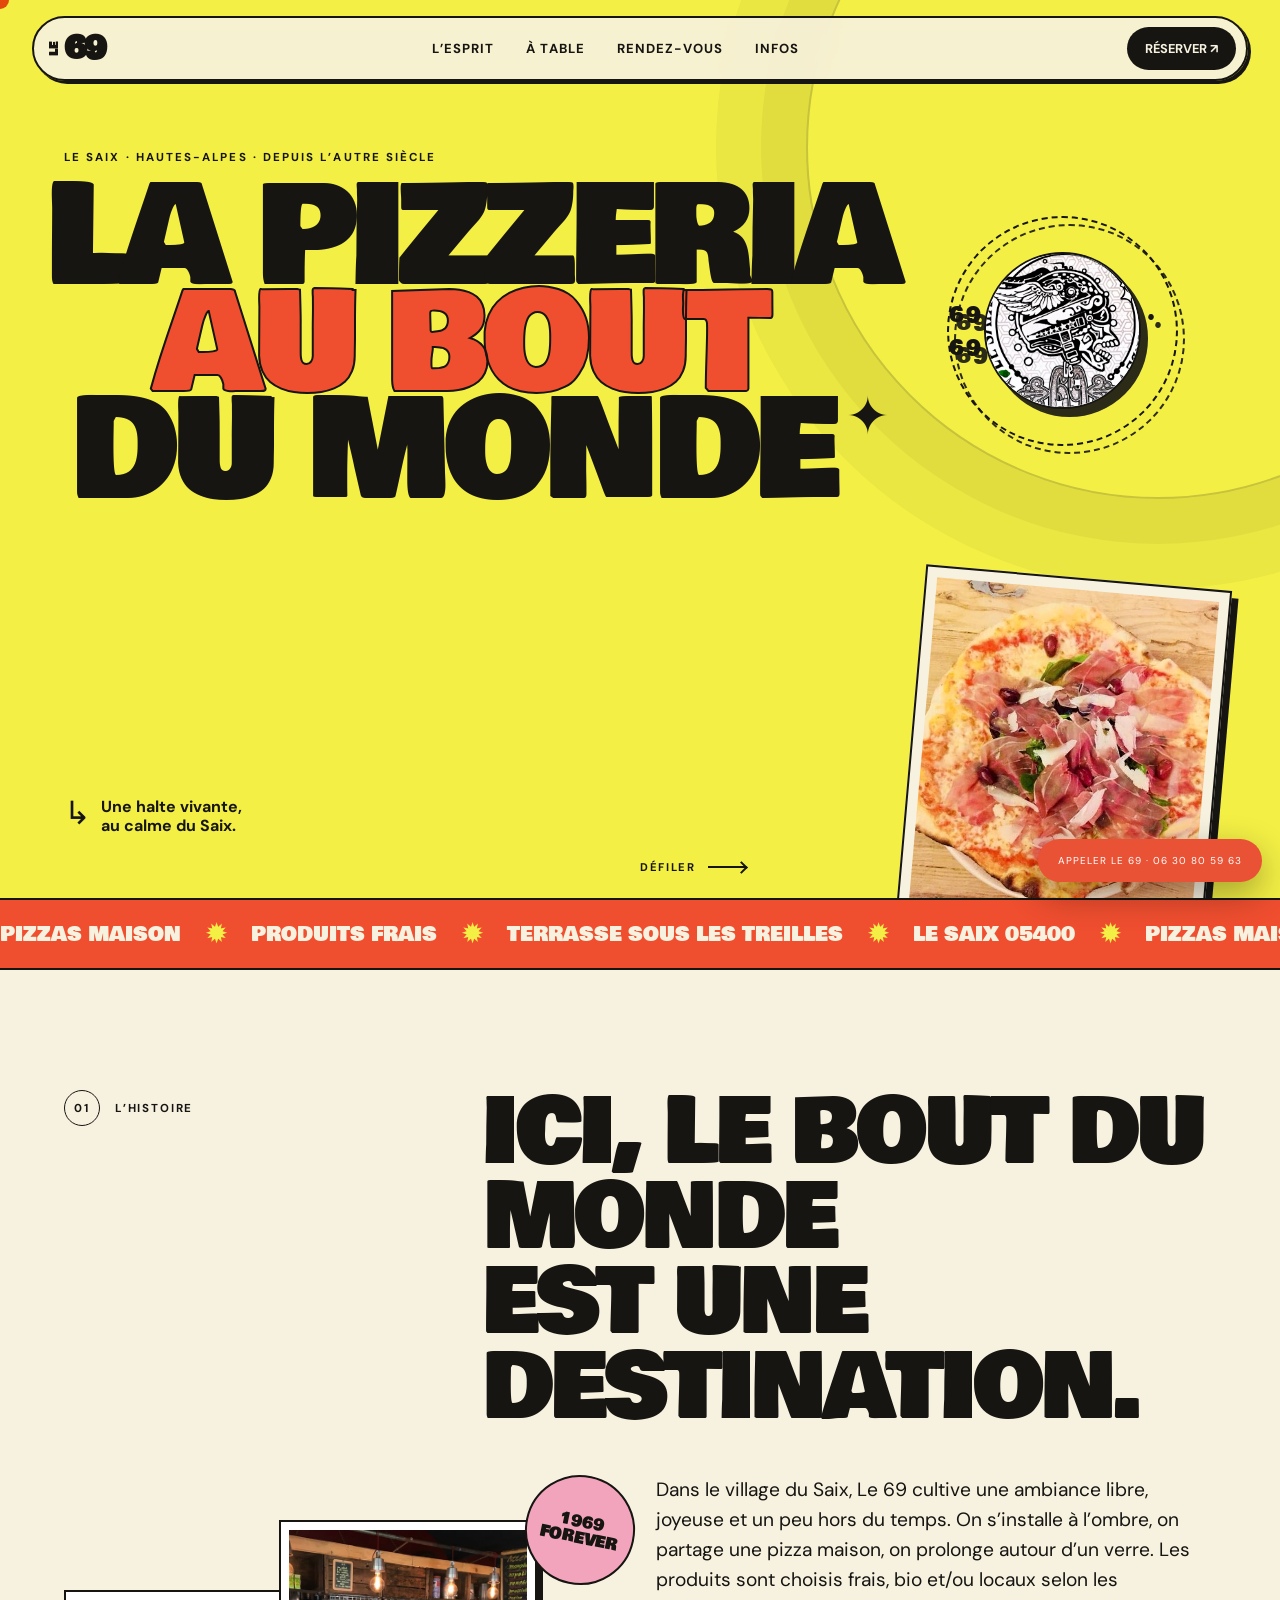
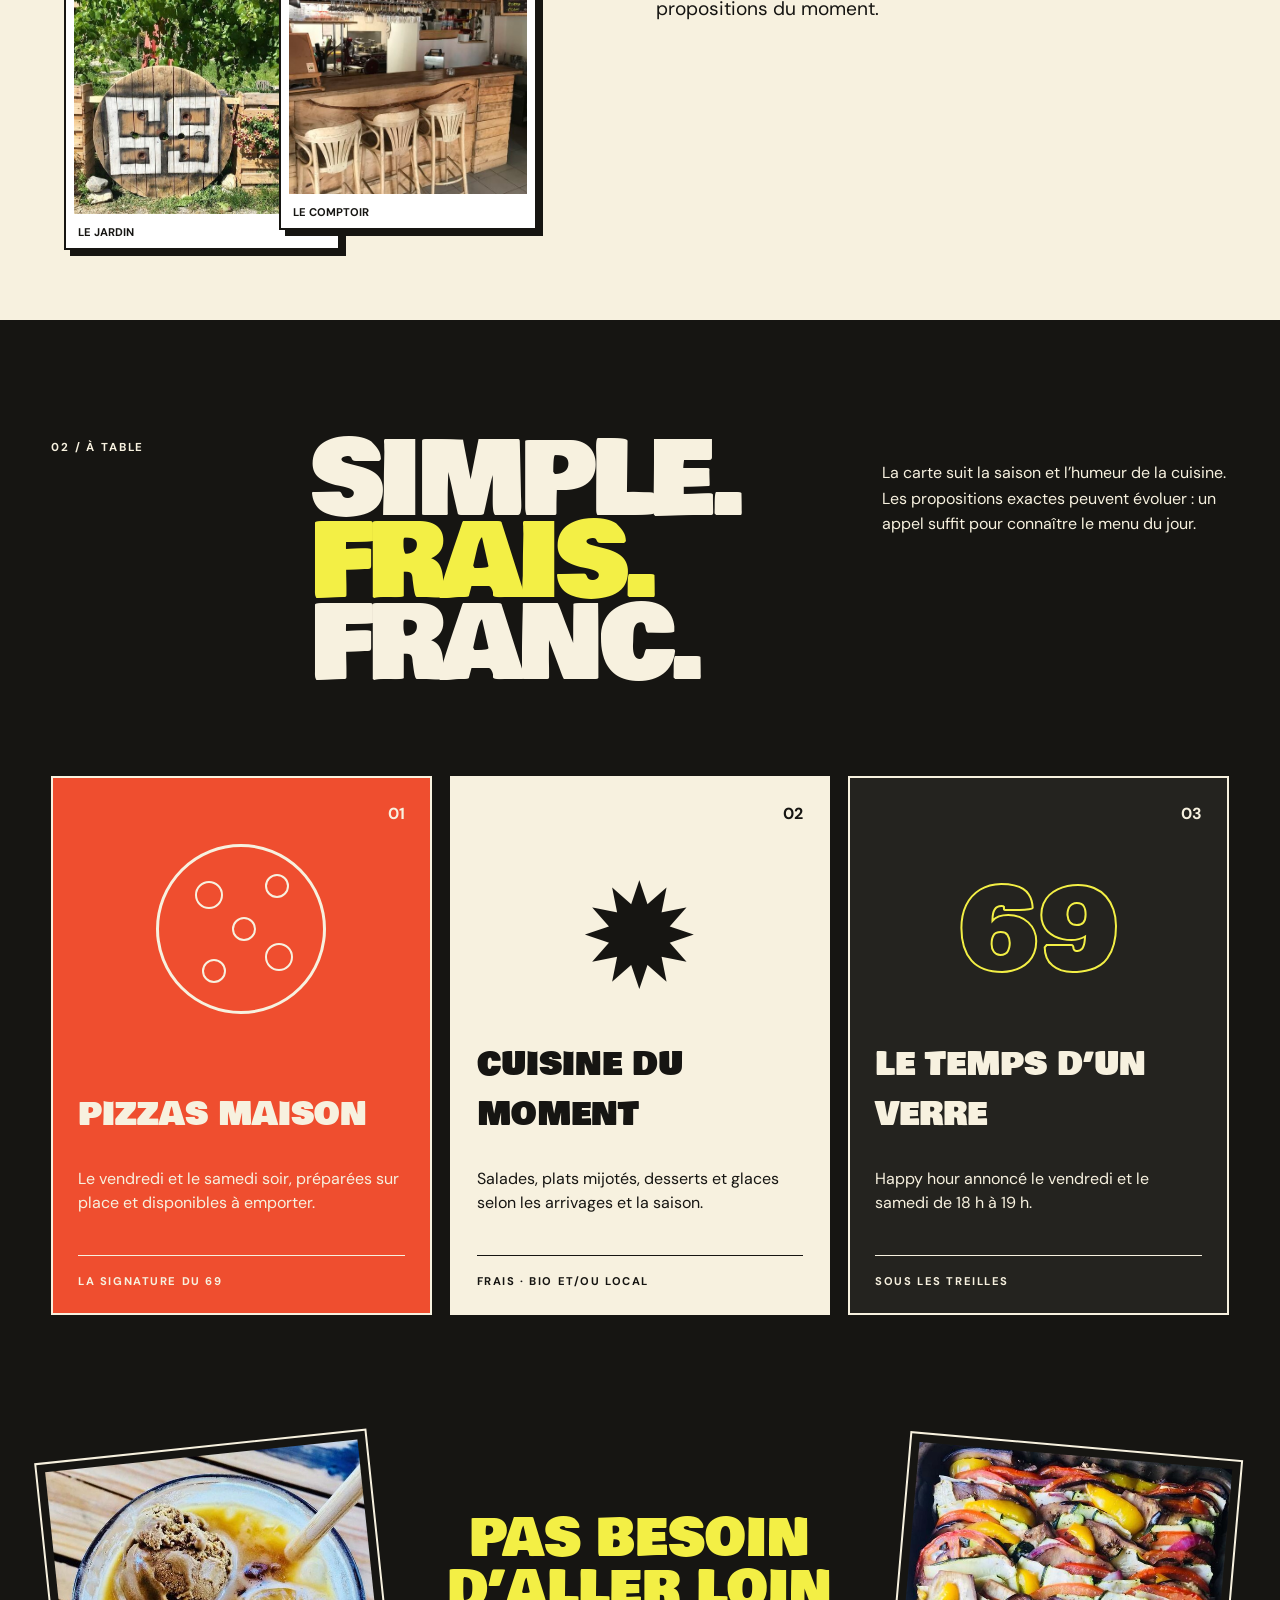
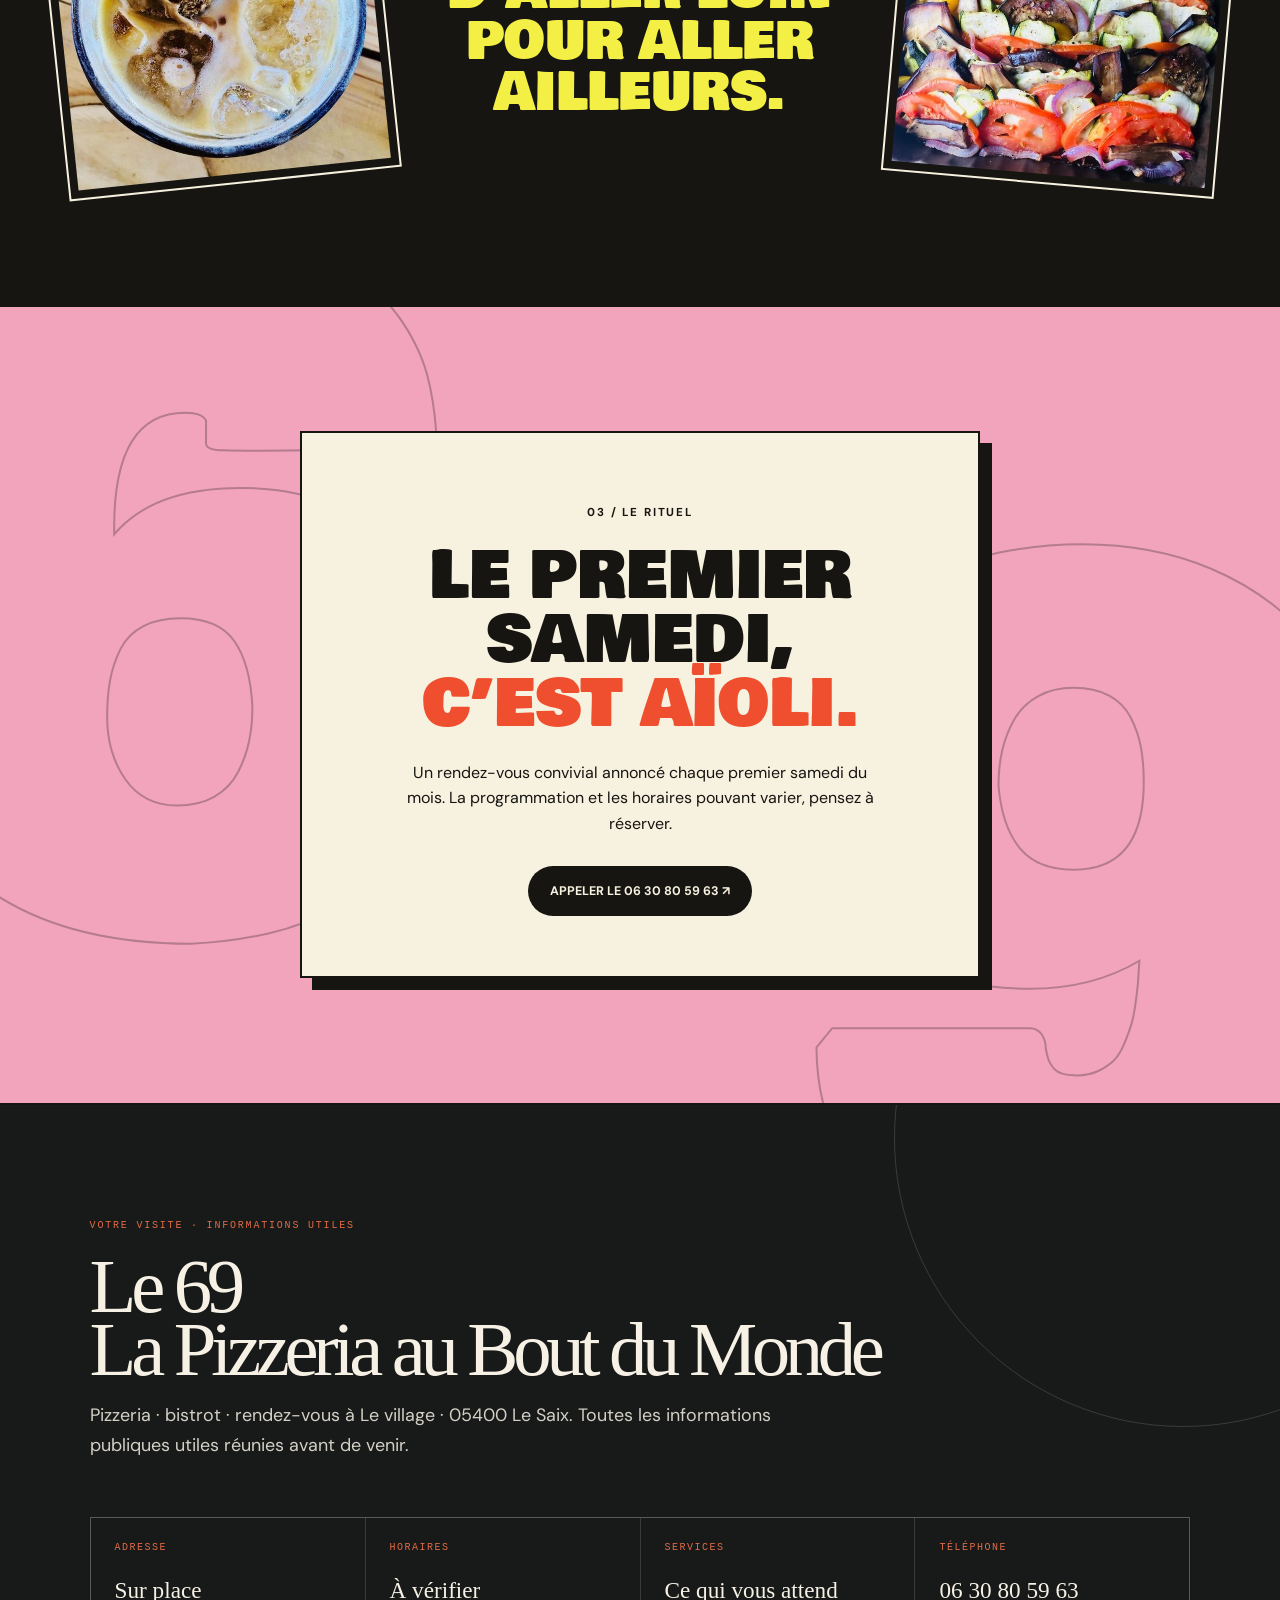
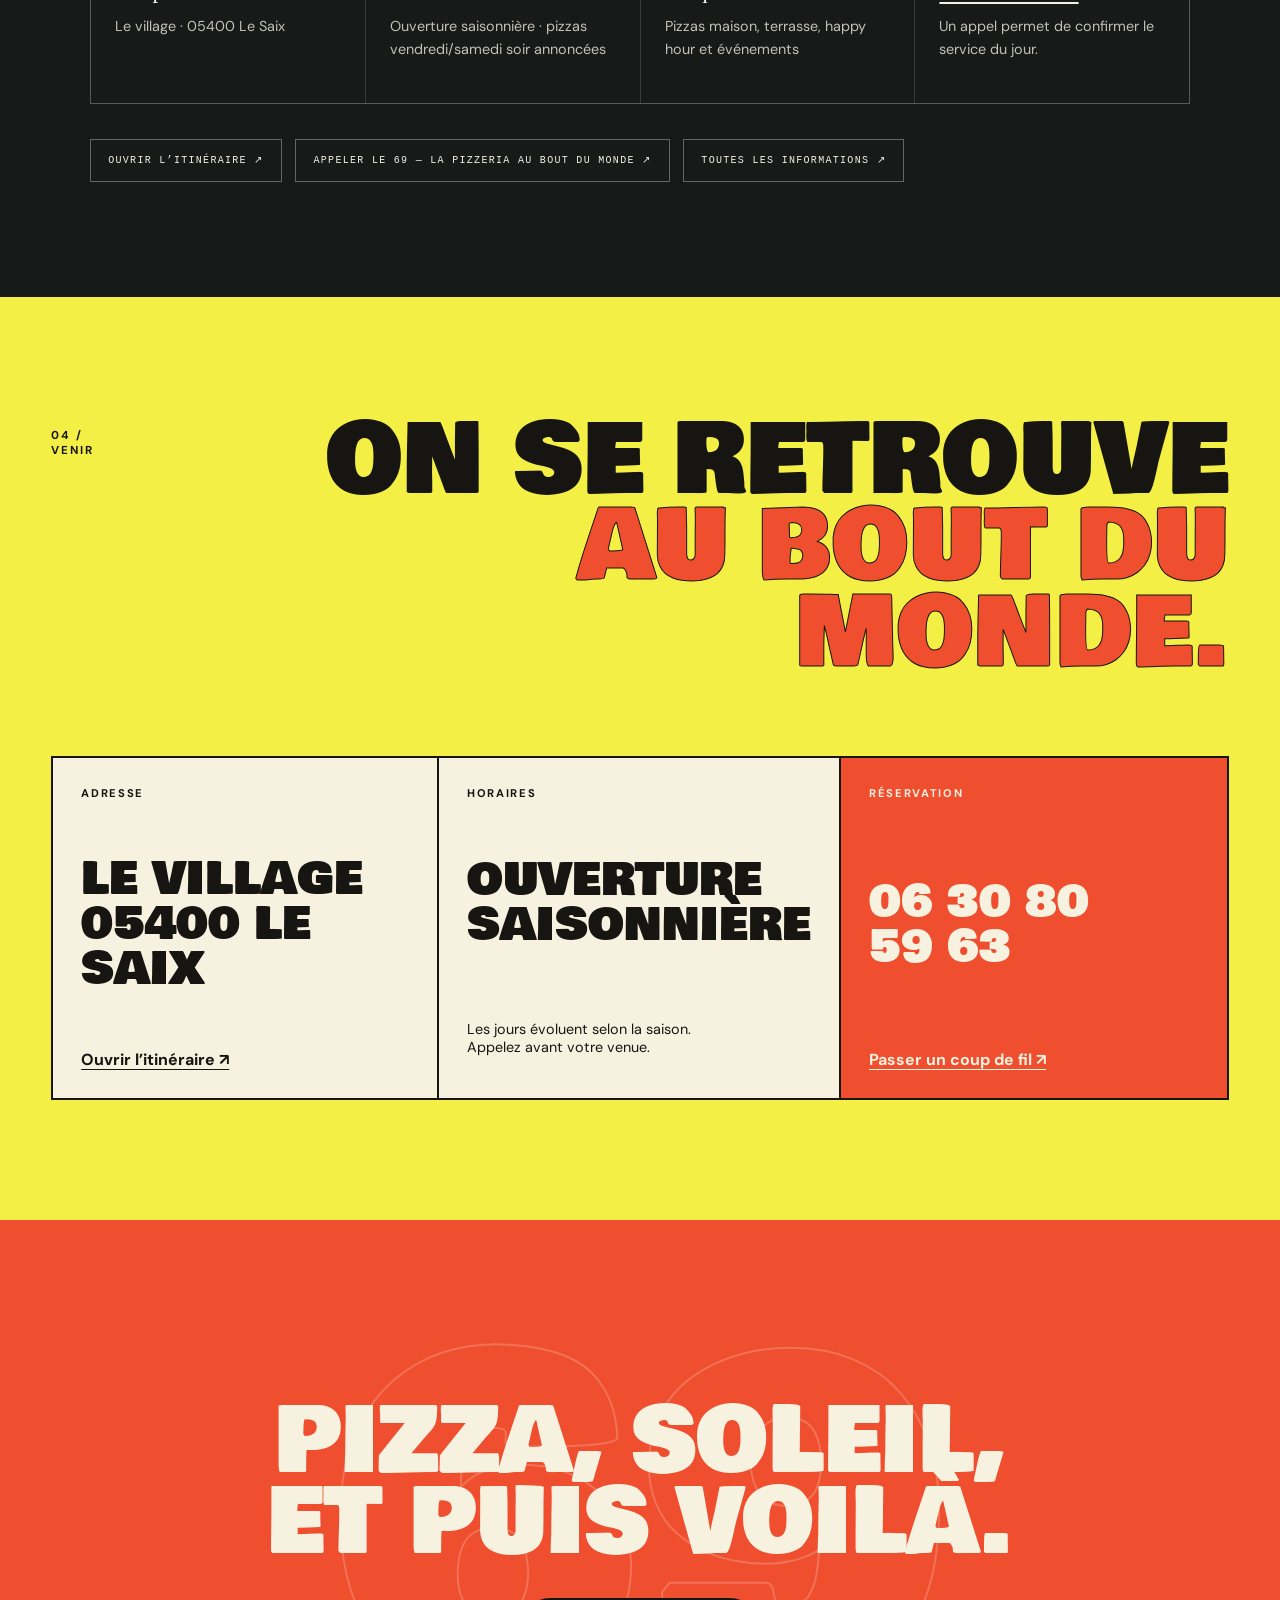
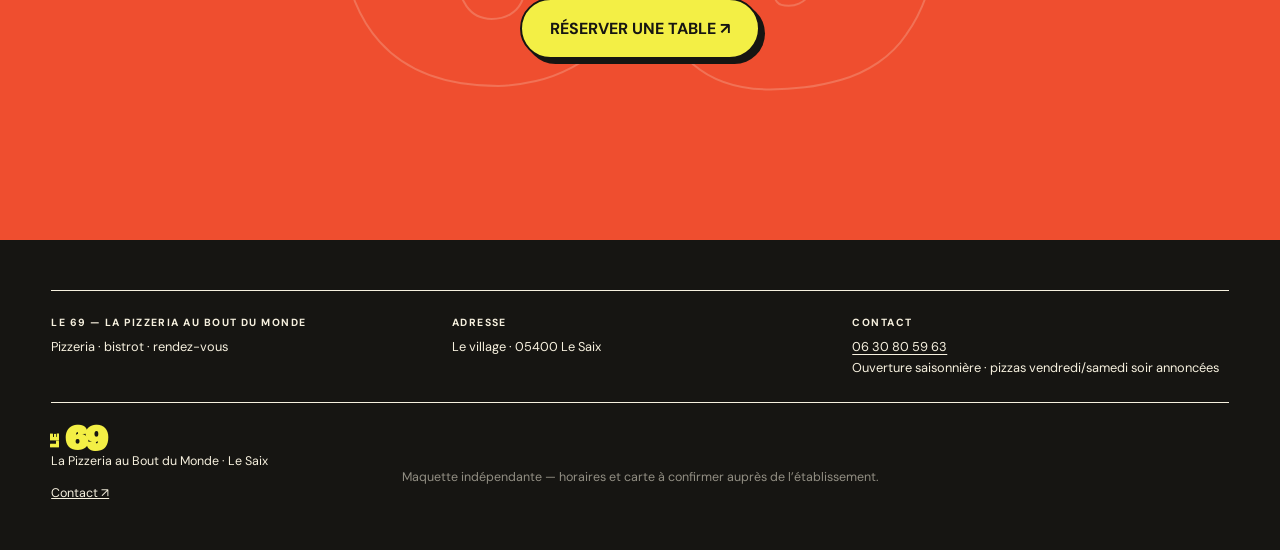
==== commit 9c587e29: "Complete practical information and local footer" ====
--- a/index.html
+++ b/index.html
@@ -1,169 +1,255 @@
 <!doctype html>
 <html lang="fr">
-<head>
-  <meta charset="utf-8">
-  <meta name="viewport" content="width=device-width, initial-scale=1">
-  <meta name="description" content="Le 69, pizzeria au bout du monde au Saix : pizzas maison, produits frais, terrasse et esprit guinguette dans les Hautes-Alpes.">
-  <meta name="theme-color" content="#f3ef45">
-  <title>Le 69 — La Pizzeria au Bout du Monde</title>
-  <link rel="preconnect" href="https://fonts.googleapis.com">
-  <link rel="preconnect" href="https://fonts.gstatic.com" crossorigin>
-  <link href="https://fonts.googleapis.com/css2?family=Bowlby+One+SC&family=DM+Sans:opsz,wght@9..40,400;9..40,500;9..40,700&display=swap" rel="stylesheet">
-  <link rel="icon" href="favicon.svg" type="image/svg+xml">
-  <link rel="stylesheet" href="styles.css">
-  <link rel="stylesheet" href="complete.css">
-</head>
-<body>
-  <div class="loader" aria-hidden="true"><span>69</span><i></i></div>
-  <div class="cursor" aria-hidden="true"></div>
-
-  <header class="nav-wrap">
-    <a class="brand" href="#top" aria-label="Le 69, retour en haut">
-      <span>LE</span><strong>69</strong>
-    </a>
-    <nav aria-label="Navigation principale">
-      <a href="le-lieu.html">L’esprit</a>
-      <a href="la-carte.html">À table</a>
-      <a href="evenements.html">Rendez-vous</a>
-      <a href="infos-pratiques.html">Infos</a>
-    </nav>
-    <a class="nav-cta magnetic" href="tel:+33630805963">Réserver <span>↗</span></a>
-  </header>
-
-  <main id="top">
-    <section class="hero">
-      <div class="sun" aria-hidden="true"></div>
-      <p class="eyebrow reveal">Le Saix · Hautes-Alpes · Depuis l’autre siècle</p>
-      <h1 aria-label="La pizzeria au bout du monde">
-        <span class="line line-one">LA PIZZERIA</span>
-        <span class="line line-two">AU BOUT</span>
-        <span class="line line-three">DU MONDE<span class="asterisk">✦</span></span>
-      </h1>
-
-      <div class="hero-orbit" data-parallax="-18">
-        <div class="orbit-copy">PIZZA · BISTROT · LOCAL · PIZZA · BISTROT · LOCAL ·</div>
-        <div class="logo-disc">
-          <img src="assets/le69-03.jpg" alt="Emblème illustré du 69, Pizzeria au Bout du Monde">
+  <head>
+    <meta charset="utf-8" />
+    <meta name="viewport" content="width=device-width, initial-scale=1" />
+    <meta
+      name="description"
+      content="Le 69, pizzeria au bout du monde au Saix : pizzas maison, produits frais, terrasse et esprit guinguette dans les Hautes-Alpes."
+    />
+    <meta name="theme-color" content="#f3ef45" />
+    <title>Le 69 — La Pizzeria au Bout du Monde</title>
+    <link rel="preconnect" href="https://fonts.googleapis.com" />
+    <link rel="preconnect" href="https://fonts.gstatic.com" crossorigin />
+    <link
+      href="https://fonts.googleapis.com/css2?family=Bowlby+One+SC&family=DM+Sans:opsz,wght@9..40,400;9..40,500;9..40,700&display=swap"
+      rel="stylesheet"
+    />
+    <link rel="icon" href="favicon.svg" type="image/svg+xml" />
+    <link rel="stylesheet" href="styles.css" />
+    <link rel="stylesheet" href="complete.css" />
+  </head>
+  <body>
+    <div class="loader" aria-hidden="true"><span>69</span><i></i></div>
+    <div class="cursor" aria-hidden="true"></div>
+
+    <header class="nav-wrap">
+      <a class="brand" href="#top" aria-label="Le 69, retour en haut">
+        <span>LE</span><strong>69</strong>
+      </a>
+      <nav aria-label="Navigation principale">
+        <a href="le-lieu.html">L’esprit</a>
+        <a href="la-carte.html">À table</a>
+        <a href="evenements.html">Rendez-vous</a>
+        <a href="infos-pratiques.html">Infos</a>
+      </nav>
+      <a class="nav-cta magnetic" href="tel:+33630805963"
+        >Réserver <span>↗</span></a
+      >
+    </header>
+
+    <main id="top">
+      <section class="hero">
+        <div class="sun" aria-hidden="true"></div>
+        <p class="eyebrow reveal">
+          Le Saix · Hautes-Alpes · Depuis l’autre siècle
+        </p>
+        <h1 aria-label="La pizzeria au bout du monde">
+          <span class="line line-one">LA PIZZERIA</span>
+          <span class="line line-two">AU BOUT</span>
+          <span class="line line-three"
+            >DU MONDE<span class="asterisk">✦</span></span
+          >
+        </h1>
+
+        <div class="hero-orbit" data-parallax="-18">
+          <div class="orbit-copy">
+            PIZZA · BISTROT · LOCAL · PIZZA · BISTROT · LOCAL ·
+          </div>
+          <div class="logo-disc">
+            <img
+              src="assets/le69-03.jpg"
+              alt="Emblème illustré du 69, Pizzeria au Bout du Monde"
+            />
+          </div>
+        </div>
+
+        <figure class="hero-photo tilt" data-parallax="13">
+          <img
+            src="assets/le69-04.jpg"
+            alt="Pizza maison du restaurant Le 69"
+          />
+          <figcaption>Cuisson minute · pâte maison</figcaption>
+        </figure>
+
+        <div class="hero-note reveal">
+          <span class="hand-arrow">↳</span>
+          <p>Une halte vivante,<br />au calme du Saix.</p>
+        </div>
+        <a class="scroll-hint" href="#histoire"><span>Défiler</span><i></i></a>
+      </section>
+
+      <div class="ticker" aria-label="Produits frais, pizzas maison, terrasse">
+        <div class="ticker-track">
+          <span>PIZZAS MAISON</span><b>✹</b><span>PRODUITS FRAIS</span><b>✹</b
+          ><span>TERRASSE SOUS LES TREILLES</span><b>✹</b
+          ><span>LE SAIX 05400</span><b>✹</b> <span>PIZZAS MAISON</span><b>✹</b
+          ><span>PRODUITS FRAIS</span><b>✹</b
+          ><span>TERRASSE SOUS LES TREILLES</span><b>✹</b
+          ><span>LE SAIX 05400</span><b>✹</b>
         </div>
       </div>
 
-      <figure class="hero-photo tilt" data-parallax="13">
-        <img src="assets/le69-04.jpg" alt="Pizza maison du restaurant Le 69">
-        <figcaption>Cuisson minute · pâte maison</figcaption>
-      </figure>
-
-      <div class="hero-note reveal">
-        <span class="hand-arrow">↳</span>
-        <p>Une halte vivante,<br>au calme du Saix.</p>
-      </div>
-      <a class="scroll-hint" href="#histoire"><span>Défiler</span><i></i></a>
-    </section>
-
-    <div class="ticker" aria-label="Produits frais, pizzas maison, terrasse">
-      <div class="ticker-track">
-        <span>PIZZAS MAISON</span><b>✹</b><span>PRODUITS FRAIS</span><b>✹</b><span>TERRASSE SOUS LES TREILLES</span><b>✹</b><span>LE SAIX 05400</span><b>✹</b>
-        <span>PIZZAS MAISON</span><b>✹</b><span>PRODUITS FRAIS</span><b>✹</b><span>TERRASSE SOUS LES TREILLES</span><b>✹</b><span>LE SAIX 05400</span><b>✹</b>
-      </div>
-    </div>
-
-    <section class="manifesto" id="histoire">
-      <div class="manifesto-label reveal"><span>01</span> L’histoire</div>
-      <div class="manifesto-copy">
-        <p class="kicker reveal">Ici, le bout du monde<br>est une destination.</p>
-        <p class="body-copy reveal">Dans le village du Saix, Le 69 cultive une ambiance libre, joyeuse et un peu hors du temps. On s’installe à l’ombre, on partage une pizza maison, on prolonge autour d’un verre. Les produits sont choisis frais, bio et/ou locaux selon les propositions du moment.</p>
-      </div>
-      <div class="photo-stack" aria-label="Le 69 en images">
-        <figure class="photo-card card-a reveal"><img src="assets/le69-01.jpg" alt="Décoration extérieure en bois au Saix"><figcaption>Le jardin</figcaption></figure>
-        <figure class="photo-card card-b reveal"><img src="assets/le69-02.jpg" alt="Comptoir chaleureux du restaurant"><figcaption>Le comptoir</figcaption></figure>
-        <span class="sticker sticker-one">1969<br>FOREVER</span>
-      </div>
-    </section>
-
-    <section class="menu-section" id="carte">
-      <div class="menu-heading">
-        <span class="section-number reveal">02 / À TABLE</span>
-        <h2 class="reveal">Simple.<br><em>Frais.</em><br>Franc.</h2>
-        <p class="reveal">La carte suit la saison et l’humeur de la cuisine. Les propositions exactes peuvent évoluer : un appel suffit pour connaître le menu du jour.</p>
-      </div>
-      <div class="menu-grid">
-        <article class="menu-card tomato reveal">
-          <span class="menu-index">01</span>
-          <div class="menu-icon pizza-icon" aria-hidden="true"><i></i><i></i><i></i></div>
-          <h3>Pizzas maison</h3>
-          <p>Le vendredi et le samedi soir, préparées sur place et disponibles à emporter.</p>
-          <span class="mini-label">La signature du 69</span>
-        </article>
-        <article class="menu-card cream reveal">
-          <span class="menu-index">02</span>
-          <div class="menu-icon sun-icon" aria-hidden="true">✹</div>
-          <h3>Cuisine du moment</h3>
-          <p>Salades, plats mijotés, desserts et glaces selon les arrivages et la saison.</p>
-          <span class="mini-label">Frais · bio et/ou local</span>
-        </article>
-        <article class="menu-card ink reveal">
-          <span class="menu-index">03</span>
-          <div class="menu-icon glass-icon" aria-hidden="true">69</div>
-          <h3>Le temps d’un verre</h3>
-          <p>Happy hour annoncé le vendredi et le samedi de 18 h à 19 h.</p>
-          <span class="mini-label">Sous les treilles</span>
-        </article>
-      </div>
-      <div class="food-ribbon">
-        <figure data-speed="slow"><img src="assets/le69-05.jpg" alt="Dessert glacé servi au 69"></figure>
-        <p class="reveal">Pas besoin d’aller loin<br>pour aller ailleurs.</p>
-        <figure data-speed="fast"><img src="assets/le69-06.jpg" alt="Légumes frais cuisinés au restaurant"></figure>
-      </div>
-    </section>
-
-    <section class="ritual">
-      <span class="giant-six" aria-hidden="true">6</span>
-      <div class="ritual-card reveal">
-        <p class="section-number">03 / LE RITUEL</p>
-        <h2>Le premier samedi,<br><span>c’est aïoli.</span></h2>
-        <p>Un rendez-vous convivial annoncé chaque premier samedi du mois. La programmation et les horaires pouvant varier, pensez à réserver.</p>
-        <a class="button magnetic" href="tel:+33630805963">Appeler le 06 30 80 59 63 <span>↗</span></a>
-      </div>
-      <span class="giant-nine" aria-hidden="true">9</span>
-    </section>
-
-    <section class="info-section" id="infos">
-      <div class="info-title reveal">
-        <p class="section-number">04 / VENIR</p>
-        <h2>On se retrouve<br><em>au bout du monde.</em></h2>
-      </div>
-      <div class="info-panels">
-        <article class="info-panel reveal">
-          <span>Adresse</span>
-          <h3>Le village<br>05400 Le Saix</h3>
-          <a href="https://www.google.com/maps/search/?api=1&query=Le+69+La+Pizzeria+au+Bout+du+Monde+Le+Saix" target="_blank" rel="noopener">Ouvrir l’itinéraire ↗</a>
-        </article>
-        <article class="info-panel reveal">
-          <span>Horaires</span>
-          <h3>Ouverture<br>saisonnière</h3>
-          <p>Les jours évoluent selon la saison. Appelez avant votre venue.</p>
-        </article>
-        <article class="info-panel red reveal">
-          <span>Réservation</span>
-          <h3>06 30 80<br>59 63</h3>
-          <a href="tel:+33630805963">Passer un coup de fil ↗</a>
-        </article>
-      </div>
-    </section>
-
-    <section class="final-cta">
-      <div class="final-spin" aria-hidden="true">69</div>
-      <p>Pizza, soleil,<br>et puis voilà.</p>
-      <a class="magnetic" href="tel:+33630805963">RÉSERVER UNE TABLE <span>↗</span></a>
-    </section>
-  </main>
-
-  <footer>
-    <a class="brand footer-brand" href="#top"><span>LE</span><strong>69</strong></a>
-    <p>La Pizzeria au Bout du Monde · Le Saix</p>
-    <p class="disclaimer">Maquette indépendante — horaires et carte à confirmer auprès de l’établissement.</p>
-    <a href="contact.html">Contact ↗</a>
-  </footer>
-  <a class="mobile-call" href="tel:+33630805963">Appeler Le 69 · 06 30 80 59 63</a>
-  <script src="app.js"></script>
+      <section class="manifesto" id="histoire">
+        <div class="manifesto-label reveal"><span>01</span> L’histoire</div>
+        <div class="manifesto-copy">
+          <p class="kicker reveal">
+            Ici, le bout du monde<br />est une destination.
+          </p>
+          <p class="body-copy reveal">
+            Dans le village du Saix, Le 69 cultive une ambiance libre, joyeuse
+            et un peu hors du temps. On s’installe à l’ombre, on partage une
+            pizza maison, on prolonge autour d’un verre. Les produits sont
+            choisis frais, bio et/ou locaux selon les propositions du moment.
+          </p>
+        </div>
+        <div class="photo-stack" aria-label="Le 69 en images">
+          <figure class="photo-card card-a reveal">
+            <img
+              src="assets/le69-01.jpg"
+              alt="Décoration extérieure en bois au Saix"
+            />
+            <figcaption>Le jardin</figcaption>
+          </figure>
+          <figure class="photo-card card-b reveal">
+            <img
+              src="assets/le69-02.jpg"
+              alt="Comptoir chaleureux du restaurant"
+            />
+            <figcaption>Le comptoir</figcaption>
+          </figure>
+          <span class="sticker sticker-one">1969<br />FOREVER</span>
+        </div>
+      </section>
+
+      <section class="menu-section" id="carte">
+        <div class="menu-heading">
+          <span class="section-number reveal">02 / À TABLE</span>
+          <h2 class="reveal">Simple.<br /><em>Frais.</em><br />Franc.</h2>
+          <p class="reveal">
+            La carte suit la saison et l’humeur de la cuisine. Les propositions
+            exactes peuvent évoluer : un appel suffit pour connaître le menu du
+            jour.
+          </p>
+        </div>
+        <div class="menu-grid">
+          <article class="menu-card tomato reveal">
+            <span class="menu-index">01</span>
+            <div class="menu-icon pizza-icon" aria-hidden="true">
+              <i></i><i></i><i></i>
+            </div>
+            <h3>Pizzas maison</h3>
+            <p>
+              Le vendredi et le samedi soir, préparées sur place et disponibles
+              à emporter.
+            </p>
+            <span class="mini-label">La signature du 69</span>
+          </article>
+          <article class="menu-card cream reveal">
+            <span class="menu-index">02</span>
+            <div class="menu-icon sun-icon" aria-hidden="true">✹</div>
+            <h3>Cuisine du moment</h3>
+            <p>
+              Salades, plats mijotés, desserts et glaces selon les arrivages et
+              la saison.
+            </p>
+            <span class="mini-label">Frais · bio et/ou local</span>
+          </article>
+          <article class="menu-card ink reveal">
+            <span class="menu-index">03</span>
+            <div class="menu-icon glass-icon" aria-hidden="true">69</div>
+            <h3>Le temps d’un verre</h3>
+            <p>Happy hour annoncé le vendredi et le samedi de 18 h à 19 h.</p>
+            <span class="mini-label">Sous les treilles</span>
+          </article>
+        </div>
+        <div class="food-ribbon">
+          <figure data-speed="slow">
+            <img src="assets/le69-05.jpg" alt="Dessert glacé servi au 69" />
+          </figure>
+          <p class="reveal">
+            Pas besoin d’aller loin<br />pour aller ailleurs.
+          </p>
+          <figure data-speed="fast">
+            <img
+              src="assets/le69-06.jpg"
+              alt="Légumes frais cuisinés au restaurant"
+            />
+          </figure>
+        </div>
+      </section>
+
+      <section class="ritual">
+        <span class="giant-six" aria-hidden="true">6</span>
+        <div class="ritual-card reveal">
+          <p class="section-number">03 / LE RITUEL</p>
+          <h2>Le premier samedi,<br /><span>c’est aïoli.</span></h2>
+          <p>
+            Un rendez-vous convivial annoncé chaque premier samedi du mois. La
+            programmation et les horaires pouvant varier, pensez à réserver.
+          </p>
+          <a class="button magnetic" href="tel:+33630805963"
+            >Appeler le 06 30 80 59 63 <span>↗</span></a
+          >
+        </div>
+        <span class="giant-nine" aria-hidden="true">9</span>
+      </section>
+
+      <section class="info-section" id="infos">
+        <div class="info-title reveal">
+          <p class="section-number">04 / VENIR</p>
+          <h2>On se retrouve<br /><em>au bout du monde.</em></h2>
+        </div>
+        <div class="info-panels">
+          <article class="info-panel reveal">
+            <span>Adresse</span>
+            <h3>Le village<br />05400 Le Saix</h3>
+            <a
+              href="https://www.google.com/maps/search/?api=1&query=Le+69+La+Pizzeria+au+Bout+du+Monde+Le+Saix"
+              target="_blank"
+              rel="noopener"
+              >Ouvrir l’itinéraire ↗</a
+            >
+          </article>
+          <article class="info-panel reveal">
+            <span>Horaires</span>
+            <h3>Ouverture<br />saisonnière</h3>
+            <p>
+              Les jours évoluent selon la saison. Appelez avant votre venue.
+            </p>
+          </article>
+          <article class="info-panel red reveal">
+            <span>Réservation</span>
+            <h3>06 30 80<br />59 63</h3>
+            <a href="tel:+33630805963">Passer un coup de fil ↗</a>
+          </article>
+        </div>
+      </section>
+
+      <section class="final-cta">
+        <div class="final-spin" aria-hidden="true">69</div>
+        <p>Pizza, soleil,<br />et puis voilà.</p>
+        <a class="magnetic" href="tel:+33630805963"
+          >RÉSERVER UNE TABLE <span>↗</span></a
+        >
+      </section>
+    </main>
+
+    <footer>
+      <a class="brand footer-brand" href="#top"
+        ><span>LE</span><strong>69</strong></a
+      >
+      <p>La Pizzeria au Bout du Monde · Le Saix</p>
+      <p class="disclaimer">
+        Maquette indépendante — horaires et carte à confirmer auprès de
+        l’établissement.
+      </p>
+      <a href="contact.html">Contact ↗</a>
+    </footer>
+    <a class="mobile-call" href="tel:+33630805963"
+      >Appeler Le 69 · 06 30 80 59 63</a
+    >
+    <script src="app.js"></script>
+<script src="site-enhance.js"></script>
 </body>
 </html>
--- a/styles.css
+++ b/styles.css
@@ -1,19 +1,1257 @@
-:root{--acid:#f3ef45;--tomato:#ef4e2f;--ink:#161512;--cream:#f7f1df;--pink:#f2a4bd;--line:2px solid var(--ink);--display:"Bowlby One SC",Impact,sans-serif;--body:"DM Sans",Arial,sans-serif}
-*{box-sizing:border-box}html{scroll-behavior:smooth}body{margin:0;background:var(--cream);color:var(--ink);font-family:var(--body);overflow-x:hidden}body.loading{overflow:hidden}a{color:inherit;text-decoration:none}img{display:block;width:100%;height:100%;object-fit:cover}::selection{background:var(--tomato);color:#fff}
-.loader{position:fixed;inset:0;z-index:9999;background:var(--acid);display:grid;place-items:center;transition:transform .8s cubic-bezier(.77,0,.18,1);transform-origin:top}.loader span{font:clamp(6rem,20vw,16rem)/1 var(--display);animation:loaderPulse .6s infinite alternate}.loader i{position:absolute;bottom:10%;width:180px;height:4px;background:var(--ink);transform-origin:left;animation:loadBar 1.2s ease both}.loader.done{transform:translateY(-105%)}@keyframes loaderPulse{to{transform:rotate(-5deg) scale(1.04)}}@keyframes loadBar{from{transform:scaleX(0)}to{transform:scaleX(1)}}
-.cursor{position:fixed;z-index:9998;left:0;top:0;width:18px;height:18px;border-radius:50%;background:var(--tomato);pointer-events:none;mix-blend-mode:multiply;transform:translate(-50%,-50%);transition:width .2s,height .2s;display:none}@media(pointer:fine){.cursor{display:block}body{cursor:none}a{cursor:none}.cursor.active{width:54px;height:54px}}
-.nav-wrap{position:fixed;z-index:100;top:16px;left:2.5vw;right:2.5vw;display:flex;align-items:center;justify-content:space-between;padding:9px 10px 9px 16px;border:var(--line);border-radius:999px;background:rgba(247,241,223,.9);backdrop-filter:blur(12px);box-shadow:3px 3px 0 var(--ink)}.brand{display:flex;align-items:center;gap:4px;font-family:var(--display);line-height:.8}.brand span{font-size:.75rem;writing-mode:vertical-rl;transform:rotate(180deg)}.brand strong{font-size:2rem;letter-spacing:-.08em}.nav-wrap nav{display:flex;gap:2rem;font-size:.82rem;font-weight:700;text-transform:uppercase;letter-spacing:.08em}.nav-wrap nav a{position:relative}.nav-wrap nav a:after{content:"";position:absolute;left:0;right:0;bottom:-5px;height:2px;background:var(--tomato);transform:scaleX(0);transition:.25s}.nav-wrap nav a:hover:after{transform:scaleX(1)}.nav-cta{background:var(--ink);color:var(--cream);border-radius:999px;padding:13px 18px;font-weight:700;font-size:.8rem;text-transform:uppercase}.nav-cta span,.button span,.final-cta a span{display:inline-block;transition:transform .25s}.nav-cta:hover span,.button:hover span,.final-cta a:hover span{transform:translate(4px,-4px)}
-.hero{position:relative;min-height:100svh;padding:150px 4vw 70px;background:var(--acid);border-bottom:var(--line);overflow:hidden}.sun{position:absolute;width:55vw;height:55vw;border-radius:50%;border:2px solid rgba(22,21,18,.2);right:-18vw;top:-16vw;box-shadow:0 0 0 45px rgba(22,21,18,.04),0 0 0 90px rgba(22,21,18,.04)}.eyebrow{position:relative;margin:0 0 18px 1vw;font-weight:700;text-transform:uppercase;letter-spacing:.18em;font-size:.72rem}.hero h1{position:relative;z-index:2;margin:0;font:clamp(3.8rem,10.6vw,10.8rem)/.79 var(--display);letter-spacing:-.055em;text-transform:uppercase}.hero h1 .line{display:block}.line-one{transform:translateX(-.5vw)}.line-two{color:var(--tomato);-webkit-text-stroke:2px var(--ink);transform:translateX(8vw)}.line-three{transform:translateX(1.5vw)}.asterisk{font-family:var(--body);font-size:.38em;vertical-align:top;margin-left:1vw;display:inline-block;animation:spin 10s linear infinite}@keyframes spin{to{transform:rotate(360deg)}}
-.hero-orbit{position:absolute;z-index:3;width:clamp(170px,18vw,280px);aspect-ratio:1;right:8vw;top:24%;border-radius:50%;display:grid;place-items:center;filter:drop-shadow(7px 8px 0 rgba(22,21,18,.9))}.logo-disc{position:absolute;inset:16%;border:var(--line);border-radius:50%;overflow:hidden;background:white}.logo-disc img{filter:contrast(1.1);transform:scale(1.35)}.orbit-copy{position:absolute;inset:0;font-size:11px;font-weight:700;letter-spacing:.12em;border:2px dashed var(--ink);border-radius:50%;animation:spin 16s linear infinite;color:transparent}.orbit-copy:after{content:"69 · 69 · 69 · 69";color:var(--ink);position:absolute;inset:0;display:grid;place-items:center;font:1.3rem var(--display);word-spacing:2.1rem}
-.hero-photo{position:absolute;z-index:4;right:5vw;bottom:-7vh;width:clamp(190px,24vw,370px);aspect-ratio:4/5;margin:0;background:var(--cream);padding:10px 10px 42px;border:var(--line);transform:rotate(5deg);box-shadow:7px 7px 0 var(--ink)}.hero-photo img{filter:saturate(.9) contrast(1.06)}.hero-photo figcaption{position:absolute;bottom:12px;left:14px;font-size:.72rem;text-transform:uppercase;font-weight:700;letter-spacing:.08em}.hero-note{position:absolute;left:5vw;bottom:7vh;display:flex;align-items:flex-start;gap:10px;transform:rotate(-5deg);font:700 1rem/1.2 var(--body)}.hero-note p{margin:0}.hand-arrow{font:2rem/1 serif}.scroll-hint{position:absolute;left:50%;bottom:24px;display:flex;align-items:center;gap:12px;font-size:.7rem;font-weight:700;text-transform:uppercase;letter-spacing:.15em}.scroll-hint i{width:38px;height:2px;background:var(--ink);position:relative}.scroll-hint i:after{content:"";position:absolute;right:0;top:-3px;width:7px;height:7px;border-right:2px solid;border-bottom:2px solid;transform:rotate(-45deg)}
-.ticker{overflow:hidden;background:var(--tomato);color:var(--cream);border-bottom:var(--line);padding:15px 0}.ticker-track{display:flex;width:max-content;align-items:center;gap:25px;animation:ticker 25s linear infinite;font:1.25rem var(--display)}.ticker-track b{font-size:1.5rem;color:var(--acid)}@keyframes ticker{to{transform:translateX(-50%)}}
-.manifesto{position:relative;min-height:950px;padding:120px 5vw;display:grid;grid-template-columns:1fr 2fr;gap:4vw;background:var(--cream);overflow:hidden}.manifesto-label,.section-number{font-size:.72rem;font-weight:700;text-transform:uppercase;letter-spacing:.16em}.manifesto-label span{display:inline-grid;place-items:center;width:36px;height:36px;border:1px solid;border-radius:50%;margin-right:10px}.manifesto-copy{position:relative;z-index:2}.kicker{max-width:900px;margin:0;font:clamp(3.2rem,7vw,7.8rem)/.95 var(--display);letter-spacing:-.045em;text-transform:uppercase}.body-copy{max-width:560px;margin:45px 0 0 auto;font-size:clamp(1.05rem,1.5vw,1.35rem);line-height:1.55}.photo-stack{position:absolute;left:5vw;bottom:70px;width:48vw;height:360px}.photo-card{position:absolute;margin:0;padding:8px 8px 34px;background:white;border:var(--line);box-shadow:6px 6px 0 var(--ink)}.photo-card figcaption{position:absolute;left:12px;bottom:9px;font-size:.7rem;text-transform:uppercase;font-weight:700}.card-a{left:0;bottom:0;width:45%;height:260px;transform:rotate(-6deg)}.card-b{left:35%;bottom:20px;width:42%;height:310px;transform:rotate(4deg)}.sticker{position:absolute;z-index:3;display:grid;place-items:center;text-align:center;border:var(--line);background:var(--pink);border-radius:50%;font:1rem/1 var(--display);width:110px;aspect-ratio:1;right:7%;top:-15px;transform:rotate(12deg);animation:float 3s ease-in-out infinite alternate}@keyframes float{to{transform:rotate(5deg) translateY(-12px)}}
-.menu-section{padding:120px 4vw;background:var(--ink);color:var(--cream);overflow:hidden}.menu-heading{display:grid;grid-template-columns:.6fr 1.5fr 1fr;gap:4vw;align-items:start}.menu-heading h2{margin:0;font:clamp(4rem,8vw,9rem)/.8 var(--display);text-transform:uppercase;letter-spacing:-.05em}.menu-heading h2 em{color:var(--acid);font-style:normal}.menu-heading>p{margin-top:20px;line-height:1.6;max-width:380px}.menu-grid{margin-top:90px;display:grid;grid-template-columns:repeat(3,1fr);gap:18px}.menu-card{position:relative;min-height:480px;padding:25px;border:2px solid var(--cream);display:flex;flex-direction:column;transition:transform .35s cubic-bezier(.2,.8,.2,1),box-shadow .35s}.menu-card:hover{transform:translateY(-12px) rotate(-1deg);box-shadow:8px 8px 0 var(--acid)}.menu-card.tomato{background:var(--tomato)}.menu-card.cream{background:var(--cream);color:var(--ink)}.menu-card.ink{background:#24231f}.menu-index{align-self:flex-end;font-weight:700}.menu-icon{height:175px;display:grid;place-items:center;margin:20px 0}.pizza-icon{position:relative;width:170px;height:170px;border:3px solid;border-radius:50%;margin-inline:auto;animation:spin 20s linear infinite}.pizza-icon:before,.pizza-icon:after,.pizza-icon i{content:"";position:absolute;width:24px;height:24px;border:2px solid;border-radius:50%}.pizza-icon:before{left:36px;top:34px}.pizza-icon:after{right:30px;bottom:40px}.pizza-icon i:nth-child(1){right:34px;top:27px}.pizza-icon i:nth-child(2){left:43px;bottom:28px}.pizza-icon i:nth-child(3){left:73px;top:70px}.sun-icon{font-size:9rem;animation:spin 14s linear infinite}.glass-icon{font:7rem var(--display);-webkit-text-stroke:2px var(--acid);color:transparent}.menu-card h3{margin:auto 0 12px;font:2rem var(--display);text-transform:uppercase}.menu-card p{line-height:1.5;min-height:72px}.mini-label{padding-top:18px;border-top:1px solid currentColor;font-size:.7rem;font-weight:700;text-transform:uppercase;letter-spacing:.14em}.food-ribbon{display:grid;grid-template-columns:1fr 1.3fr 1fr;align-items:center;gap:3vw;margin-top:130px}.food-ribbon figure{height:340px;margin:0;border:2px solid var(--cream);padding:8px}.food-ribbon figure:first-child{transform:rotate(-6deg)}.food-ribbon figure:last-child{transform:rotate(5deg)}.food-ribbon p{text-align:center;font:clamp(2.2rem,4vw,5rem)/1 var(--display);text-transform:uppercase;color:var(--acid)}
-.ritual{height:800px;position:relative;background:var(--pink);display:grid;place-items:center;overflow:hidden;border-block:var(--line)}.giant-six,.giant-nine{position:absolute;font:70vw/.7 var(--display);color:transparent;-webkit-text-stroke:2px rgba(22,21,18,.28)}.giant-six{left:-12vw;top:0}.giant-nine{right:-10vw;bottom:-10vw}.ritual-card{position:relative;z-index:2;width:min(680px,88vw);padding:60px;text-align:center;background:var(--cream);border:var(--line);box-shadow:12px 12px 0 var(--ink);transform:rotate(-2deg)}.ritual-card h2{font:clamp(2.4rem,5vw,4.7rem)/1 var(--display);text-transform:uppercase;margin:24px 0}.ritual-card h2 span{color:var(--tomato)}.ritual-card>p:not(.section-number){max-width:470px;margin:0 auto 30px;line-height:1.6}.button{display:inline-block;background:var(--ink);color:var(--cream);padding:17px 22px;border-radius:999px;font-weight:700;text-transform:uppercase;font-size:.78rem}
-.info-section{padding:120px 4vw;background:var(--acid)}.info-title{display:flex;justify-content:space-between;gap:4vw;align-items:start}.info-title h2{margin:0;font:clamp(3.5rem,7.5vw,8rem)/.9 var(--display);text-transform:uppercase;text-align:right}.info-title em{font-style:normal;color:var(--tomato);-webkit-text-stroke:1px var(--ink)}.info-panels{display:grid;grid-template-columns:repeat(3,1fr);margin-top:80px;border:var(--line)}.info-panel{min-height:340px;padding:28px;display:flex;flex-direction:column;border-right:var(--line);background:var(--cream)}.info-panel:last-child{border:0}.info-panel>span{font-size:.7rem;text-transform:uppercase;letter-spacing:.15em;font-weight:700}.info-panel h3{font:clamp(2rem,3.5vw,3.8rem)/1 var(--display);text-transform:uppercase;margin:auto 0}.info-panel a{font-weight:700;text-decoration:underline;text-underline-offset:4px}.info-panel p{max-width:250px;font-size:.9rem}.info-panel.red{background:var(--tomato);color:var(--cream)}
-.final-cta{min-height:620px;background:var(--tomato);color:var(--cream);display:flex;flex-direction:column;align-items:center;justify-content:center;text-align:center;position:relative;overflow:hidden}.final-spin{position:absolute;font:34vw/1 var(--display);color:transparent;-webkit-text-stroke:2px rgba(247,241,223,.22);animation:spin 30s linear infinite}.final-cta p{position:relative;margin:0 0 35px;font:clamp(3rem,7vw,7rem)/.9 var(--display);text-transform:uppercase}.final-cta a{position:relative;background:var(--acid);color:var(--ink);border:var(--line);border-radius:999px;padding:18px 28px;font-weight:700;box-shadow:5px 5px 0 var(--ink)}
-footer{background:var(--ink);color:var(--cream);padding:50px 4vw;display:grid;grid-template-columns:auto 1fr 2fr auto;gap:30px;align-items:end;font-size:.78rem}.footer-brand{color:var(--acid)}footer p{margin:0}.disclaimer{opacity:.55;text-align:center}footer>a:last-child{text-decoration:underline}
-.reveal{opacity:0;transform:translateY(50px);transition:opacity .9s ease,transform .9s cubic-bezier(.2,.7,.2,1)}.reveal.visible{opacity:1;transform:none}
-@media(max-width:900px){.nav-wrap nav{display:none}.hero{padding-top:130px;min-height:950px}.hero h1{font-size:15vw;line-height:.86}.line-two{transform:translateX(2vw)}.hero-orbit{right:7vw;top:47%;width:190px}.hero-photo{width:220px;bottom:4vh}.hero-note{bottom:22vh}.manifesto{grid-template-columns:1fr;min-height:1150px;padding-top:90px}.manifesto-copy{margin-top:25px}.body-copy{margin-left:0}.photo-stack{width:90vw}.menu-heading{grid-template-columns:1fr}.menu-heading h2{font-size:17vw}.menu-grid{grid-template-columns:1fr}.menu-card{min-height:420px}.food-ribbon{grid-template-columns:1fr}.food-ribbon figure{height:420px}.ritual{height:700px}.ritual-card{padding:42px 24px}.info-title{display:block}.info-title h2{text-align:left;margin-top:25px}.info-panels{grid-template-columns:1fr}.info-panel{border-right:0;border-bottom:var(--line);min-height:280px}.final-cta{min-height:500px}footer{grid-template-columns:1fr 1fr}.disclaimer{text-align:left}}
-@media(max-width:560px){.nav-wrap{top:9px;left:3vw;right:3vw}.nav-cta{padding:11px 14px}.hero{padding-inline:5vw;min-height:820px}.hero h1{font-size:16vw}.hero-orbit{top:43%;right:5vw;width:150px}.hero-photo{width:170px;height:220px;right:7vw;bottom:5vh}.hero-note{left:6vw;bottom:18vh;font-size:.82rem}.scroll-hint{left:6vw}.manifesto{padding-inline:6vw;min-height:1050px}.kicker{font-size:12.5vw}.photo-stack{left:4vw;height:320px}.card-a{width:56%;height:220px}.card-b{left:42%;width:50%;height:260px}.sticker{width:85px}.menu-section,.info-section{padding-inline:5vw}.food-ribbon figure{height:300px}.ritual-card h2{font-size:9vw}.info-title h2{font-size:12vw}.info-panel h3{font-size:10vw}.final-cta p{font-size:12vw}footer{grid-template-columns:1fr}.disclaimer{order:4}}
-@media(prefers-reduced-motion:reduce){html{scroll-behavior:auto}*,*:before,*:after{animation-duration:.01ms!important;animation-iteration-count:1!important;transition-duration:.01ms!important}.reveal{opacity:1;transform:none}}
+:root {
+  --acid: #f3ef45;
+  --tomato: #ef4e2f;
+  --ink: #161512;
+  --cream: #f7f1df;
+  --pink: #f2a4bd;
+  --line: 2px solid var(--ink);
+  --display: "Bowlby One SC", Impact, sans-serif;
+  --body: "DM Sans", Arial, sans-serif;
+}
+* {
+  box-sizing: border-box;
+}
+html {
+  scroll-behavior: smooth;
+}
+body {
+  margin: 0;
+  background: var(--cream);
+  color: var(--ink);
+  font-family: var(--body);
+  overflow-x: hidden;
+}
+body.loading {
+  overflow: hidden;
+}
+a {
+  color: inherit;
+  text-decoration: none;
+}
+img {
+  display: block;
+  width: 100%;
+  height: 100%;
+  object-fit: cover;
+}
+::selection {
+  background: var(--tomato);
+  color: #fff;
+}
+.loader {
+  position: fixed;
+  inset: 0;
+  z-index: 9999;
+  background: var(--acid);
+  display: grid;
+  place-items: center;
+  transition: transform 0.8s cubic-bezier(0.77, 0, 0.18, 1);
+  transform-origin: top;
+}
+.loader span {
+  font: clamp(6rem, 20vw, 16rem)/1 var(--display);
+  animation: loaderPulse 0.6s infinite alternate;
+}
+.loader i {
+  position: absolute;
+  bottom: 10%;
+  width: 180px;
+  height: 4px;
+  background: var(--ink);
+  transform-origin: left;
+  animation: loadBar 1.2s ease both;
+}
+.loader.done {
+  transform: translateY(-105%);
+}
+@keyframes loaderPulse {
+  to {
+    transform: rotate(-5deg) scale(1.04);
+  }
+}
+@keyframes loadBar {
+  from {
+    transform: scaleX(0);
+  }
+  to {
+    transform: scaleX(1);
+  }
+}
+.cursor {
+  position: fixed;
+  z-index: 9998;
+  left: 0;
+  top: 0;
+  width: 18px;
+  height: 18px;
+  border-radius: 50%;
+  background: var(--tomato);
+  pointer-events: none;
+  mix-blend-mode: multiply;
+  transform: translate(-50%, -50%);
+  transition:
+    width 0.2s,
+    height 0.2s;
+  display: none;
+}
+@media (pointer: fine) {
+  .cursor {
+    display: block;
+  }
+  body {
+    cursor: none;
+  }
+  a {
+    cursor: none;
+  }
+  .cursor.active {
+    width: 54px;
+    height: 54px;
+  }
+}
+.nav-wrap {
+  position: fixed;
+  z-index: 100;
+  top: 16px;
+  left: 2.5vw;
+  right: 2.5vw;
+  display: flex;
+  align-items: center;
+  justify-content: space-between;
+  padding: 9px 10px 9px 16px;
+  border: var(--line);
+  border-radius: 999px;
+  background: rgba(247, 241, 223, 0.9);
+  backdrop-filter: blur(12px);
+  box-shadow: 3px 3px 0 var(--ink);
+}
+.brand {
+  display: flex;
+  align-items: center;
+  gap: 4px;
+  font-family: var(--display);
+  line-height: 0.8;
+}
+.brand span {
+  font-size: 0.75rem;
+  writing-mode: vertical-rl;
+  transform: rotate(180deg);
+}
+.brand strong {
+  font-size: 2rem;
+  letter-spacing: -0.08em;
+}
+.nav-wrap nav {
+  display: flex;
+  gap: 2rem;
+  font-size: 0.82rem;
+  font-weight: 700;
+  text-transform: uppercase;
+  letter-spacing: 0.08em;
+}
+.nav-wrap nav a {
+  position: relative;
+}
+.nav-wrap nav a:after {
+  content: "";
+  position: absolute;
+  left: 0;
+  right: 0;
+  bottom: -5px;
+  height: 2px;
+  background: var(--tomato);
+  transform: scaleX(0);
+  transition: 0.25s;
+}
+.nav-wrap nav a:hover:after {
+  transform: scaleX(1);
+}
+.nav-cta {
+  background: var(--ink);
+  color: var(--cream);
+  border-radius: 999px;
+  padding: 13px 18px;
+  font-weight: 700;
+  font-size: 0.8rem;
+  text-transform: uppercase;
+}
+.nav-cta span,
+.button span,
+.final-cta a span {
+  display: inline-block;
+  transition: transform 0.25s;
+}
+.nav-cta:hover span,
+.button:hover span,
+.final-cta a:hover span {
+  transform: translate(4px, -4px);
+}
+.hero {
+  position: relative;
+  min-height: 100svh;
+  padding: 150px 4vw 70px;
+  background: var(--acid);
+  border-bottom: var(--line);
+  overflow: hidden;
+}
+.sun {
+  position: absolute;
+  width: 55vw;
+  height: 55vw;
+  border-radius: 50%;
+  border: 2px solid rgba(22, 21, 18, 0.2);
+  right: -18vw;
+  top: -16vw;
+  box-shadow:
+    0 0 0 45px rgba(22, 21, 18, 0.04),
+    0 0 0 90px rgba(22, 21, 18, 0.04);
+}
+.eyebrow {
+  position: relative;
+  margin: 0 0 18px 1vw;
+  font-weight: 700;
+  text-transform: uppercase;
+  letter-spacing: 0.18em;
+  font-size: 0.72rem;
+}
+.hero h1 {
+  position: relative;
+  z-index: 2;
+  margin: 0;
+  font: clamp(3.8rem, 10.6vw, 10.8rem)/0.79 var(--display);
+  letter-spacing: -0.055em;
+  text-transform: uppercase;
+}
+.hero h1 .line {
+  display: block;
+}
+.line-one {
+  transform: translateX(-0.5vw);
+}
+.line-two {
+  color: var(--tomato);
+  -webkit-text-stroke: 2px var(--ink);
+  transform: translateX(8vw);
+}
+.line-three {
+  transform: translateX(1.5vw);
+}
+.asterisk {
+  font-family: var(--body);
+  font-size: 0.38em;
+  vertical-align: top;
+  margin-left: 1vw;
+  display: inline-block;
+  animation: spin 10s linear infinite;
+}
+@keyframes spin {
+  to {
+    transform: rotate(360deg);
+  }
+}
+.hero-orbit {
+  position: absolute;
+  z-index: 3;
+  width: clamp(170px, 18vw, 280px);
+  aspect-ratio: 1;
+  right: 8vw;
+  top: 24%;
+  border-radius: 50%;
+  display: grid;
+  place-items: center;
+  filter: drop-shadow(7px 8px 0 rgba(22, 21, 18, 0.9));
+}
+.logo-disc {
+  position: absolute;
+  inset: 16%;
+  border: var(--line);
+  border-radius: 50%;
+  overflow: hidden;
+  background: white;
+}
+.logo-disc img {
+  filter: contrast(1.1);
+  transform: scale(1.35);
+}
+.orbit-copy {
+  position: absolute;
+  inset: 0;
+  font-size: 11px;
+  font-weight: 700;
+  letter-spacing: 0.12em;
+  border: 2px dashed var(--ink);
+  border-radius: 50%;
+  animation: spin 16s linear infinite;
+  color: transparent;
+}
+.orbit-copy:after {
+  content: "69 · 69 · 69 · 69";
+  color: var(--ink);
+  position: absolute;
+  inset: 0;
+  display: grid;
+  place-items: center;
+  font: 1.3rem var(--display);
+  word-spacing: 2.1rem;
+}
+.hero-photo {
+  position: absolute;
+  z-index: 4;
+  right: 5vw;
+  bottom: -7vh;
+  width: clamp(190px, 24vw, 370px);
+  aspect-ratio: 4/5;
+  margin: 0;
+  background: var(--cream);
+  padding: 10px 10px 42px;
+  border: var(--line);
+  transform: rotate(5deg);
+  box-shadow: 7px 7px 0 var(--ink);
+}
+.hero-photo img {
+  filter: saturate(0.9) contrast(1.06);
+}
+.hero-photo figcaption {
+  position: absolute;
+  bottom: 12px;
+  left: 14px;
+  font-size: 0.72rem;
+  text-transform: uppercase;
+  font-weight: 700;
+  letter-spacing: 0.08em;
+}
+.hero-note {
+  position: absolute;
+  left: 5vw;
+  bottom: 7vh;
+  display: flex;
+  align-items: flex-start;
+  gap: 10px;
+  transform: rotate(-5deg);
+  font: 700 1rem/1.2 var(--body);
+}
+.hero-note p {
+  margin: 0;
+}
+.hand-arrow {
+  font: 2rem/1 serif;
+}
+.scroll-hint {
+  position: absolute;
+  left: 50%;
+  bottom: 24px;
+  display: flex;
+  align-items: center;
+  gap: 12px;
+  font-size: 0.7rem;
+  font-weight: 700;
+  text-transform: uppercase;
+  letter-spacing: 0.15em;
+}
+.scroll-hint i {
+  width: 38px;
+  height: 2px;
+  background: var(--ink);
+  position: relative;
+}
+.scroll-hint i:after {
+  content: "";
+  position: absolute;
+  right: 0;
+  top: -3px;
+  width: 7px;
+  height: 7px;
+  border-right: 2px solid;
+  border-bottom: 2px solid;
+  transform: rotate(-45deg);
+}
+.ticker {
+  overflow: hidden;
+  background: var(--tomato);
+  color: var(--cream);
+  border-bottom: var(--line);
+  padding: 15px 0;
+}
+.ticker-track {
+  display: flex;
+  width: max-content;
+  align-items: center;
+  gap: 25px;
+  animation: ticker 25s linear infinite;
+  font: 1.25rem var(--display);
+}
+.ticker-track b {
+  font-size: 1.5rem;
+  color: var(--acid);
+}
+@keyframes ticker {
+  to {
+    transform: translateX(-50%);
+  }
+}
+.manifesto {
+  position: relative;
+  min-height: 950px;
+  padding: 120px 5vw;
+  display: grid;
+  grid-template-columns: 1fr 2fr;
+  gap: 4vw;
+  background: var(--cream);
+  overflow: hidden;
+}
+.manifesto-label,
+.section-number {
+  font-size: 0.72rem;
+  font-weight: 700;
+  text-transform: uppercase;
+  letter-spacing: 0.16em;
+}
+.manifesto-label span {
+  display: inline-grid;
+  place-items: center;
+  width: 36px;
+  height: 36px;
+  border: 1px solid;
+  border-radius: 50%;
+  margin-right: 10px;
+}
+.manifesto-copy {
+  position: relative;
+  z-index: 2;
+}
+.kicker {
+  max-width: 900px;
+  margin: 0;
+  font: clamp(3.2rem, 7vw, 7.8rem)/0.95 var(--display);
+  letter-spacing: -0.045em;
+  text-transform: uppercase;
+}
+.body-copy {
+  max-width: 560px;
+  margin: 45px 0 0 auto;
+  font-size: clamp(1.05rem, 1.5vw, 1.35rem);
+  line-height: 1.55;
+}
+.photo-stack {
+  position: absolute;
+  left: 5vw;
+  bottom: 70px;
+  width: 48vw;
+  height: 360px;
+}
+.photo-card {
+  position: absolute;
+  margin: 0;
+  padding: 8px 8px 34px;
+  background: white;
+  border: var(--line);
+  box-shadow: 6px 6px 0 var(--ink);
+}
+.photo-card figcaption {
+  position: absolute;
+  left: 12px;
+  bottom: 9px;
+  font-size: 0.7rem;
+  text-transform: uppercase;
+  font-weight: 700;
+}
+.card-a {
+  left: 0;
+  bottom: 0;
+  width: 45%;
+  height: 260px;
+  transform: rotate(-6deg);
+}
+.card-b {
+  left: 35%;
+  bottom: 20px;
+  width: 42%;
+  height: 310px;
+  transform: rotate(4deg);
+}
+.sticker {
+  position: absolute;
+  z-index: 3;
+  display: grid;
+  place-items: center;
+  text-align: center;
+  border: var(--line);
+  background: var(--pink);
+  border-radius: 50%;
+  font: 1rem/1 var(--display);
+  width: 110px;
+  aspect-ratio: 1;
+  right: 7%;
+  top: -15px;
+  transform: rotate(12deg);
+  animation: float 3s ease-in-out infinite alternate;
+}
+@keyframes float {
+  to {
+    transform: rotate(5deg) translateY(-12px);
+  }
+}
+.menu-section {
+  padding: 120px 4vw;
+  background: var(--ink);
+  color: var(--cream);
+  overflow: hidden;
+}
+.menu-heading {
+  display: grid;
+  grid-template-columns: 0.6fr 1.5fr 1fr;
+  gap: 4vw;
+  align-items: start;
+}
+.menu-heading h2 {
+  margin: 0;
+  font: clamp(4rem, 8vw, 9rem)/0.8 var(--display);
+  text-transform: uppercase;
+  letter-spacing: -0.05em;
+}
+.menu-heading h2 em {
+  color: var(--acid);
+  font-style: normal;
+}
+.menu-heading > p {
+  margin-top: 20px;
+  line-height: 1.6;
+  max-width: 380px;
+}
+.menu-grid {
+  margin-top: 90px;
+  display: grid;
+  grid-template-columns: repeat(3, 1fr);
+  gap: 18px;
+}
+.menu-card {
+  position: relative;
+  min-height: 480px;
+  padding: 25px;
+  border: 2px solid var(--cream);
+  display: flex;
+  flex-direction: column;
+  transition:
+    transform 0.35s cubic-bezier(0.2, 0.8, 0.2, 1),
+    box-shadow 0.35s;
+}
+.menu-card:hover {
+  transform: translateY(-12px) rotate(-1deg);
+  box-shadow: 8px 8px 0 var(--acid);
+}
+.menu-card.tomato {
+  background: var(--tomato);
+}
+.menu-card.cream {
+  background: var(--cream);
+  color: var(--ink);
+}
+.menu-card.ink {
+  background: #24231f;
+}
+.menu-index {
+  align-self: flex-end;
+  font-weight: 700;
+}
+.menu-icon {
+  height: 175px;
+  display: grid;
+  place-items: center;
+  margin: 20px 0;
+}
+.pizza-icon {
+  position: relative;
+  width: 170px;
+  height: 170px;
+  border: 3px solid;
+  border-radius: 50%;
+  margin-inline: auto;
+  animation: spin 20s linear infinite;
+}
+.pizza-icon:before,
+.pizza-icon:after,
+.pizza-icon i {
+  content: "";
+  position: absolute;
+  width: 24px;
+  height: 24px;
+  border: 2px solid;
+  border-radius: 50%;
+}
+.pizza-icon:before {
+  left: 36px;
+  top: 34px;
+}
+.pizza-icon:after {
+  right: 30px;
+  bottom: 40px;
+}
+.pizza-icon i:nth-child(1) {
+  right: 34px;
+  top: 27px;
+}
+.pizza-icon i:nth-child(2) {
+  left: 43px;
+  bottom: 28px;
+}
+.pizza-icon i:nth-child(3) {
+  left: 73px;
+  top: 70px;
+}
+.sun-icon {
+  font-size: 9rem;
+  animation: spin 14s linear infinite;
+}
+.glass-icon {
+  font: 7rem var(--display);
+  -webkit-text-stroke: 2px var(--acid);
+  color: transparent;
+}
+.menu-card h3 {
+  margin: auto 0 12px;
+  font: 2rem var(--display);
+  text-transform: uppercase;
+}
+.menu-card p {
+  line-height: 1.5;
+  min-height: 72px;
+}
+.mini-label {
+  padding-top: 18px;
+  border-top: 1px solid currentColor;
+  font-size: 0.7rem;
+  font-weight: 700;
+  text-transform: uppercase;
+  letter-spacing: 0.14em;
+}
+.food-ribbon {
+  display: grid;
+  grid-template-columns: 1fr 1.3fr 1fr;
+  align-items: center;
+  gap: 3vw;
+  margin-top: 130px;
+}
+.food-ribbon figure {
+  height: 340px;
+  margin: 0;
+  border: 2px solid var(--cream);
+  padding: 8px;
+}
+.food-ribbon figure:first-child {
+  transform: rotate(-6deg);
+}
+.food-ribbon figure:last-child {
+  transform: rotate(5deg);
+}
+.food-ribbon p {
+  text-align: center;
+  font: clamp(2.2rem, 4vw, 5rem)/1 var(--display);
+  text-transform: uppercase;
+  color: var(--acid);
+}
+.ritual {
+  height: 800px;
+  position: relative;
+  background: var(--pink);
+  display: grid;
+  place-items: center;
+  overflow: hidden;
+  border-block: var(--line);
+}
+.giant-six,
+.giant-nine {
+  position: absolute;
+  font: 70vw/0.7 var(--display);
+  color: transparent;
+  -webkit-text-stroke: 2px rgba(22, 21, 18, 0.28);
+}
+.giant-six {
+  left: -12vw;
+  top: 0;
+}
+.giant-nine {
+  right: -10vw;
+  bottom: -10vw;
+}
+.ritual-card {
+  position: relative;
+  z-index: 2;
+  width: min(680px, 88vw);
+  padding: 60px;
+  text-align: center;
+  background: var(--cream);
+  border: var(--line);
+  box-shadow: 12px 12px 0 var(--ink);
+  transform: rotate(-2deg);
+}
+.ritual-card h2 {
+  font: clamp(2.4rem, 5vw, 4.7rem)/1 var(--display);
+  text-transform: uppercase;
+  margin: 24px 0;
+}
+.ritual-card h2 span {
+  color: var(--tomato);
+}
+.ritual-card > p:not(.section-number) {
+  max-width: 470px;
+  margin: 0 auto 30px;
+  line-height: 1.6;
+}
+.button {
+  display: inline-block;
+  background: var(--ink);
+  color: var(--cream);
+  padding: 17px 22px;
+  border-radius: 999px;
+  font-weight: 700;
+  text-transform: uppercase;
+  font-size: 0.78rem;
+}
+.info-section {
+  padding: 120px 4vw;
+  background: var(--acid);
+}
+.info-title {
+  display: flex;
+  justify-content: space-between;
+  gap: 4vw;
+  align-items: start;
+}
+.info-title h2 {
+  margin: 0;
+  font: clamp(3.5rem, 7.5vw, 8rem)/0.9 var(--display);
+  text-transform: uppercase;
+  text-align: right;
+}
+.info-title em {
+  font-style: normal;
+  color: var(--tomato);
+  -webkit-text-stroke: 1px var(--ink);
+}
+.info-panels {
+  display: grid;
+  grid-template-columns: repeat(3, 1fr);
+  margin-top: 80px;
+  border: var(--line);
+}
+.info-panel {
+  min-height: 340px;
+  padding: 28px;
+  display: flex;
+  flex-direction: column;
+  border-right: var(--line);
+  background: var(--cream);
+}
+.info-panel:last-child {
+  border: 0;
+}
+.info-panel > span {
+  font-size: 0.7rem;
+  text-transform: uppercase;
+  letter-spacing: 0.15em;
+  font-weight: 700;
+}
+.info-panel h3 {
+  font: clamp(2rem, 3.5vw, 3.8rem)/1 var(--display);
+  text-transform: uppercase;
+  margin: auto 0;
+}
+.info-panel a {
+  font-weight: 700;
+  text-decoration: underline;
+  text-underline-offset: 4px;
+}
+.info-panel p {
+  max-width: 250px;
+  font-size: 0.9rem;
+}
+.info-panel.red {
+  background: var(--tomato);
+  color: var(--cream);
+}
+.final-cta {
+  min-height: 620px;
+  background: var(--tomato);
+  color: var(--cream);
+  display: flex;
+  flex-direction: column;
+  align-items: center;
+  justify-content: center;
+  text-align: center;
+  position: relative;
+  overflow: hidden;
+}
+.final-spin {
+  position: absolute;
+  font: 34vw/1 var(--display);
+  color: transparent;
+  -webkit-text-stroke: 2px rgba(247, 241, 223, 0.22);
+  animation: spin 30s linear infinite;
+}
+.final-cta p {
+  position: relative;
+  margin: 0 0 35px;
+  font: clamp(3rem, 7vw, 7rem)/0.9 var(--display);
+  text-transform: uppercase;
+}
+.final-cta a {
+  position: relative;
+  background: var(--acid);
+  color: var(--ink);
+  border: var(--line);
+  border-radius: 999px;
+  padding: 18px 28px;
+  font-weight: 700;
+  box-shadow: 5px 5px 0 var(--ink);
+}
+footer {
+  background: var(--ink);
+  color: var(--cream);
+  padding: 50px 4vw;
+  display: grid;
+  grid-template-columns: auto 1fr 2fr auto;
+  gap: 30px;
+  align-items: end;
+  font-size: 0.78rem;
+}
+.footer-brand {
+  color: var(--acid);
+}
+footer p {
+  margin: 0;
+}
+.disclaimer {
+  opacity: 0.55;
+  text-align: center;
+}
+footer > a:last-child {
+  text-decoration: underline;
+}
+.reveal {
+  opacity: 0;
+  transform: translateY(50px);
+  transition:
+    opacity 0.9s ease,
+    transform 0.9s cubic-bezier(0.2, 0.7, 0.2, 1);
+}
+.reveal.visible {
+  opacity: 1;
+  transform: none;
+}
+@media (max-width: 900px) {
+  .nav-wrap nav {
+    display: none;
+  }
+  .hero {
+    padding-top: 130px;
+    min-height: 950px;
+  }
+  .hero h1 {
+    font-size: 15vw;
+    line-height: 0.86;
+  }
+  .line-two {
+    transform: translateX(2vw);
+  }
+  .hero-orbit {
+    right: 7vw;
+    top: 47%;
+    width: 190px;
+  }
+  .hero-photo {
+    width: 220px;
+    bottom: 4vh;
+  }
+  .hero-note {
+    bottom: 22vh;
+  }
+  .manifesto {
+    grid-template-columns: 1fr;
+    min-height: 1150px;
+    padding-top: 90px;
+  }
+  .manifesto-copy {
+    margin-top: 25px;
+  }
+  .body-copy {
+    margin-left: 0;
+  }
+  .photo-stack {
+    width: 90vw;
+  }
+  .menu-heading {
+    grid-template-columns: 1fr;
+  }
+  .menu-heading h2 {
+    font-size: 17vw;
+  }
+  .menu-grid {
+    grid-template-columns: 1fr;
+  }
+  .menu-card {
+    min-height: 420px;
+  }
+  .food-ribbon {
+    grid-template-columns: 1fr;
+  }
+  .food-ribbon figure {
+    height: 420px;
+  }
+  .ritual {
+    height: 700px;
+  }
+  .ritual-card {
+    padding: 42px 24px;
+  }
+  .info-title {
+    display: block;
+  }
+  .info-title h2 {
+    text-align: left;
+    margin-top: 25px;
+  }
+  .info-panels {
+    grid-template-columns: 1fr;
+  }
+  .info-panel {
+    border-right: 0;
+    border-bottom: var(--line);
+    min-height: 280px;
+  }
+  .final-cta {
+    min-height: 500px;
+  }
+  footer {
+    grid-template-columns: 1fr 1fr;
+  }
+  .disclaimer {
+    text-align: left;
+  }
+}
+@media (max-width: 560px) {
+  .nav-wrap {
+    top: 9px;
+    left: 3vw;
+    right: 3vw;
+  }
+  .nav-cta {
+    padding: 11px 14px;
+  }
+  .hero {
+    padding-inline: 5vw;
+    min-height: 820px;
+  }
+  .hero h1 {
+    font-size: 16vw;
+  }
+  .hero-orbit {
+    top: 43%;
+    right: 5vw;
+    width: 150px;
+  }
+  .hero-photo {
+    width: 170px;
+    height: 220px;
+    right: 7vw;
+    bottom: 5vh;
+  }
+  .hero-note {
+    left: 6vw;
+    bottom: 18vh;
+    font-size: 0.82rem;
+  }
+  .scroll-hint {
+    left: 6vw;
+  }
+  .manifesto {
+    padding-inline: 6vw;
+    min-height: 1050px;
+  }
+  .kicker {
+    font-size: 12.5vw;
+  }
+  .photo-stack {
+    left: 4vw;
+    height: 320px;
+  }
+  .card-a {
+    width: 56%;
+    height: 220px;
+  }
+  .card-b {
+    left: 42%;
+    width: 50%;
+    height: 260px;
+  }
+  .sticker {
+    width: 85px;
+  }
+  .menu-section,
+  .info-section {
+    padding-inline: 5vw;
+  }
+  .food-ribbon figure {
+    height: 300px;
+  }
+  .ritual-card h2 {
+    font-size: 9vw;
+  }
+  .info-title h2 {
+    font-size: 12vw;
+  }
+  .info-panel h3 {
+    font-size: 10vw;
+  }
+  .final-cta p {
+    font-size: 12vw;
+  }
+  footer {
+    grid-template-columns: 1fr;
+  }
+  .disclaimer {
+    order: 4;
+  }
+}
+@media (prefers-reduced-motion: reduce) {
+  html {
+    scroll-behavior: auto;
+  }
+  *,
+  *:before,
+  *:after {
+    animation-duration: 0.01ms !important;
+    animation-iteration-count: 1 !important;
+    transition-duration: 0.01ms !important;
+  }
+  .reveal {
+    opacity: 1;
+    transform: none;
+  }
+}
+main > section {
+  animation: pizza-pop 0.9s cubic-bezier(0.2, 0.75, 0.2, 1) both;
+}
+main > section:nth-child(2) {
+  animation-delay: 0.1s;
+}
+main > section:nth-child(3) {
+  animation-delay: 0.2s;
+}
+main > section:nth-child(4) {
+  animation-delay: 0.3s;
+}
+a,
+button {
+  transition:
+    transform 0.25s ease,
+    opacity 0.25s ease;
+}
+a:hover,
+button:hover {
+  transform: translateY(-2px);
+}
+@keyframes pizza-pop {
+  from {
+    opacity: 0;
+    transform: translateY(28px);
+  }
+  to {
+    opacity: 1;
+    transform: none;
+  }
+}
+@media (prefers-reduced-motion: reduce) {
+  main > section {
+    animation: none !important;
+  }
+  a,
+  button {
+    transition: none;
+  }
+}
+/* Scroll-driven reveal pattern adapted from https://codepen.io/oscar-jite/pen/qBzwOVq and the IntersectionObserver API. */
+@supports (animation-timeline: view()) {
+  main > section {
+    animation-timeline: view(block);
+    animation-range: entry 0% cover 34%;
+    animation-iteration-count: 1;
+  }
+}
+.site-details {
+  position: relative;
+  z-index: 2;
+  padding: clamp(4.5rem, 9vw, 10rem) clamp(1.25rem, 7vw, 7rem);
+  background: #171a19;
+  color: #f7f1e5;
+  overflow: hidden;
+}
+.site-details:before {
+  content: "";
+  position: absolute;
+  width: 45vw;
+  height: 45vw;
+  border: 1px solid #ffffff25;
+  border-radius: 50%;
+  right: -15vw;
+  top: -20vw;
+  animation: details-orbit 18s linear infinite;
+}
+.site-details-inner {
+  position: relative;
+  max-width: 1200px;
+  margin: auto;
+}
+.site-details-kicker {
+  font:
+    10px/1.2 ui-monospace,
+    monospace;
+  letter-spacing: 0.18em;
+  text-transform: uppercase;
+  color: var(--accent, #e16b45);
+  margin: 0 0 1.5rem;
+}
+.site-details h2 {
+  font:
+    clamp(2.8rem, 6vw, 7rem)/0.82 Georgia,
+    serif;
+  letter-spacing: -0.07em;
+  margin: 0 0 1rem;
+}
+.site-details h2 em {
+  font-style: italic;
+  color: var(--accent, #e16b45);
+}
+.site-details-intro {
+  font-size: clamp(1rem, 1.4vw, 1.3rem);
+  line-height: 1.7;
+  max-width: 720px;
+  color: #d5d0c6;
+}
+.site-details-grid {
+  display: grid;
+  grid-template-columns: repeat(4, 1fr);
+  gap: 1px;
+  margin-top: 3.5rem;
+  border: 1px solid #ffffff26;
+  background: #ffffff26;
+}
+.site-details-card {
+  min-height: 185px;
+  padding: 1.5rem;
+  background: #171a19;
+}
+.site-details-card small {
+  display: block;
+  font:
+    10px ui-monospace,
+    monospace;
+  letter-spacing: 0.15em;
+  text-transform: uppercase;
+  color: var(--accent, #e16b45);
+  margin-bottom: 1.5rem;
+}
+.site-details-card strong {
+  display: block;
+  font:
+    1.45rem Georgia,
+    serif;
+  margin-bottom: 0.7rem;
+}
+.site-details-card p {
+  margin: 0;
+  color: #c5c0b7;
+  line-height: 1.6;
+  font-size: 0.9rem;
+}
+.site-details-card a {
+  text-decoration: underline;
+  text-underline-offset: 4px;
+}
+.site-details-actions {
+  display: flex;
+  flex-wrap: wrap;
+  gap: 0.8rem;
+  margin-top: 2.2rem;
+}
+.site-details-actions a {
+  display: inline-flex;
+  padding: 0.9rem 1.1rem;
+  border: 1px solid #ffffff55;
+  font:
+    10px ui-monospace,
+    monospace;
+  letter-spacing: 0.13em;
+  text-transform: uppercase;
+  transition:
+    transform 0.25s,
+    background 0.25s;
+}
+.site-details-actions a:hover {
+  background: var(--accent, #e16b45);
+  transform: translateY(-3px);
+}
+footer {
+  position: relative;
+  display: block;
+}
+.footer-local {
+  display: grid;
+  grid-template-columns: 1fr 1fr 1fr;
+  gap: 1.5rem;
+  width: 100%;
+  padding: 1.5rem 0;
+  border-top: 1px solid currentColor;
+  border-bottom: 1px solid currentColor;
+  margin-bottom: 1.5rem;
+  font-size: 0.8rem;
+  line-height: 1.6;
+}
+.footer-local strong {
+  display: block;
+  font-size: 0.65rem;
+  letter-spacing: 0.14em;
+  text-transform: uppercase;
+  margin-bottom: 0.35rem;
+}
+.footer-local a {
+  text-decoration: underline;
+  text-underline-offset: 3px;
+}
+@keyframes details-orbit {
+  to {
+    transform: rotate(360deg);
+  }
+}
+@media (max-width: 800px) {
+  .site-details-grid {
+    grid-template-columns: 1fr 1fr;
+  }
+  .site-details-card {
+    min-height: 155px;
+  }
+  .footer-local {
+    grid-template-columns: 1fr;
+  }
+  .site-details {
+    padding: 4.5rem 7vw;
+  }
+}
+@media (max-width: 520px) {
+  .site-details-grid {
+    grid-template-columns: 1fr;
+  }
+  .site-details-card {
+    min-height: 0;
+  }
+  .site-details h2 {
+    font-size: 14vw;
+  }
+}
+@media (prefers-reduced-motion: reduce) {
+  .site-details:before {
+    animation: none;
+  }
+  .site-details-actions a {
+    transition: none;
+  }
+}
